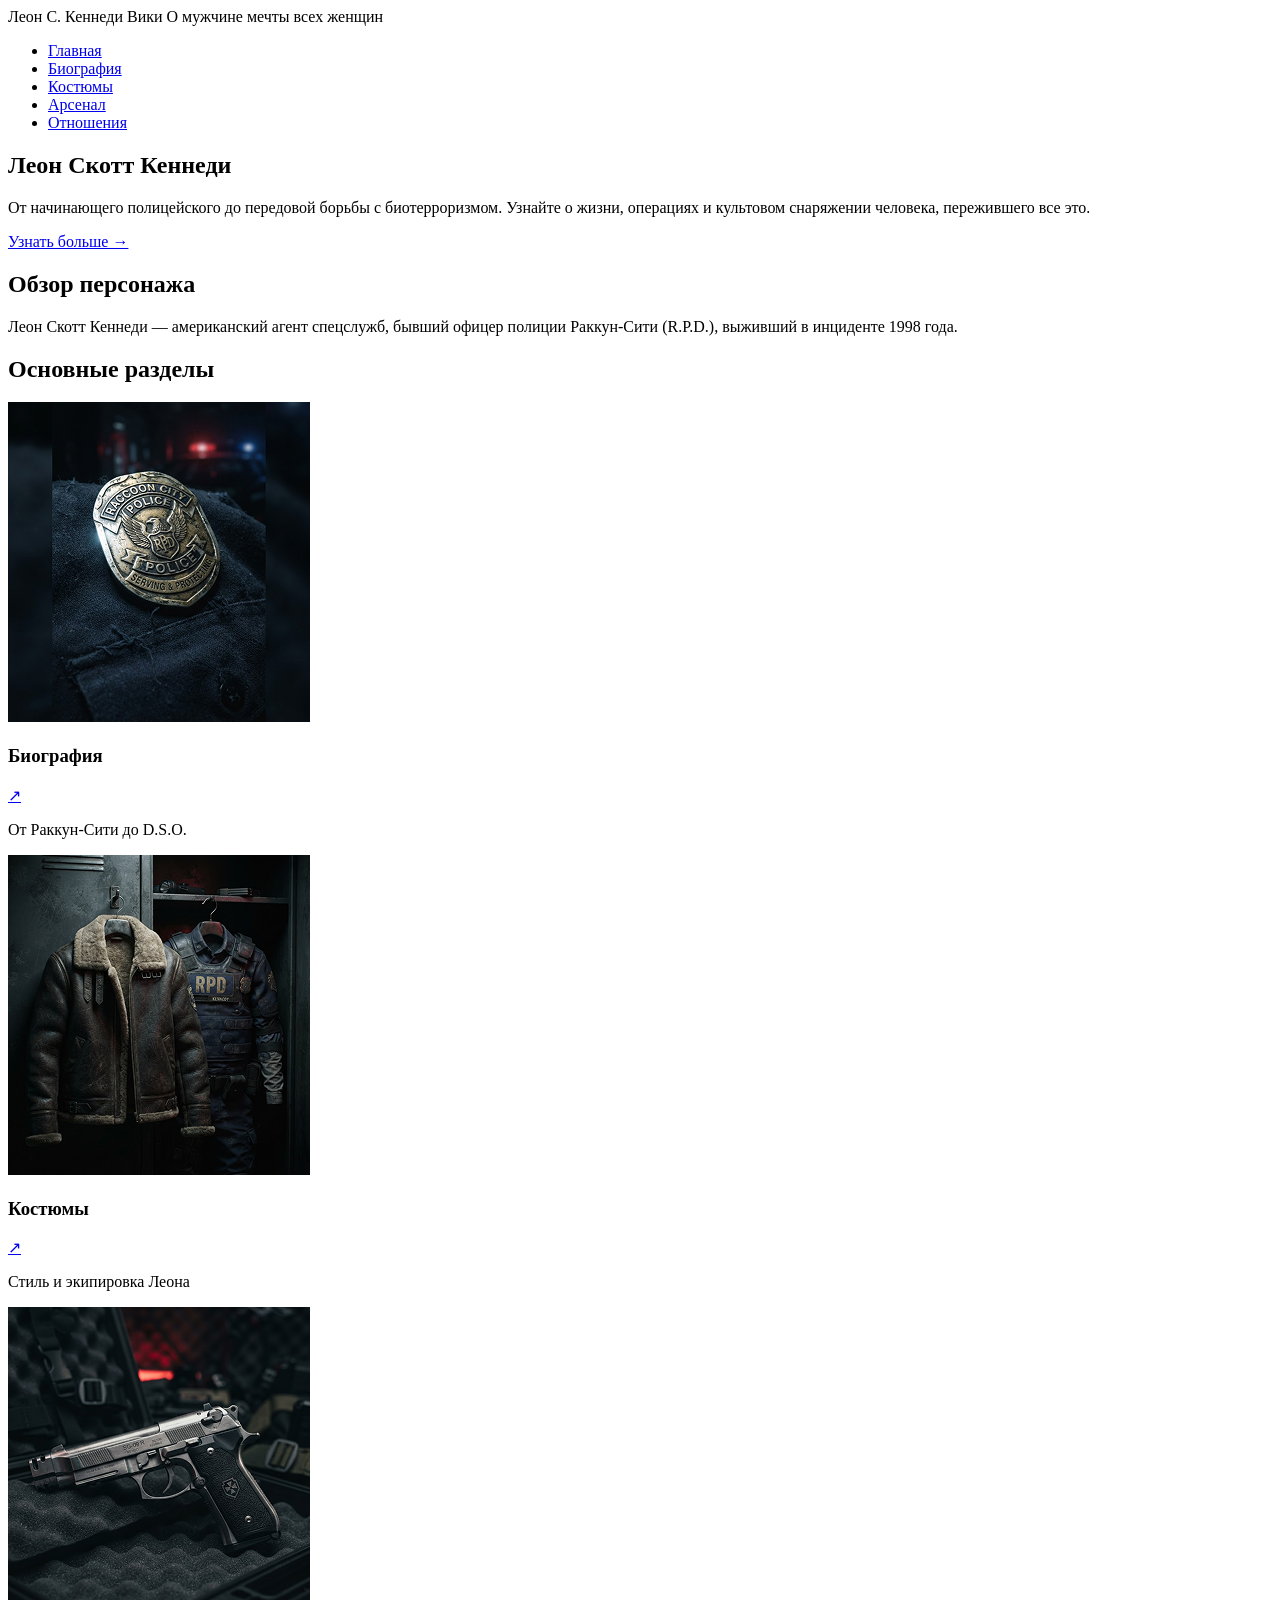
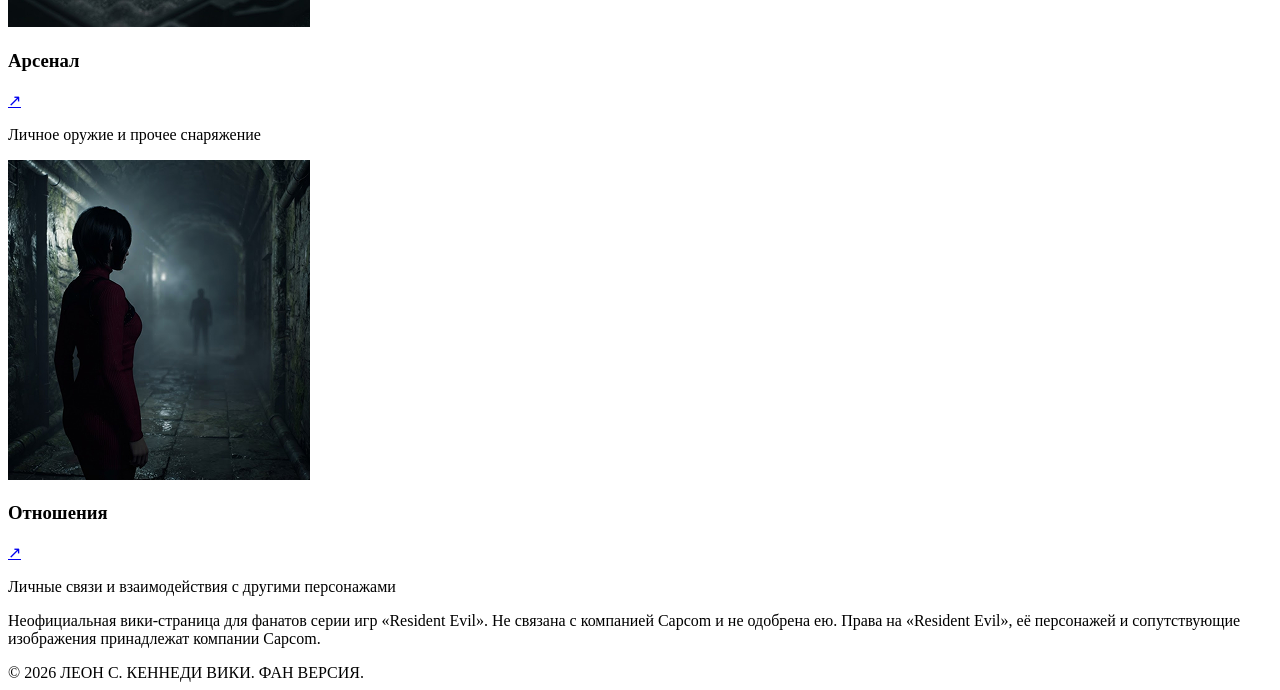
==== index.html @ 01c476c8 "Initial commit" ====
<!DOCTYPE html>
<html lang="ru">
<head>
  <meta charset="UTF-8">
  <meta name="viewport" content="width=device-width, initial-scale=1.0">
  <title>Леон С. Кеннеди Вики — Главная</title>
  <link rel="stylesheet" href="style.css">
</head>

<body class="page">

  <!-- Шапка -->
  <header class="header">
    <div class="header__container">
        
      <!-- Лого -->
      <div class="logo">
          <span class="logo__accent" aria-hidden="true"></span>
            <div class="logo__text">
                <span class="logo__title">Леон С. Кеннеди Вики</span>
                <span class="logo__subtitle">О мужчине мечты всех женщин</span>
            </div>
        </div>
      </div>

    <!-- Основная навигация -->
    <nav class="main-navigation" aria-label="Основная навигация">
      <ul class="main-navigation__list">
        <li class="main-navigation__item"><a href="index.html" class="main-navigation__link main-navigation__link--active" aria-current="page">Главная</a></li>
        <li class="main-navigation__item"><a href="biography.html" class="main-navigation__link">Биография</a></li>
        <li class="main-navigation__item"><a href="costumes.html" class="main-navigation__link">Костюмы</a></li>
        <li class="main-navigation__item"><a href="arsenal.html" class="main-navigation__link">Арсенал</a></li>
        <li class="main-navigation__item"><a href="relationships.html" class="main-navigation__link">Отношения</a></li>
      </ul>
    </nav>
    </div>
  </header>

  <main class="main-content">

    <!-- Вступление -->
    <section class="introduction" id="intro">

      <!-- <img src="images/leon-undressed.jpg" alt="фон с Леоном" class="introduction__background-image">
      <div class="background__scrim"></div> -->

      <!-- Блок вступления -->
      <div class="introduction-hero">
        <h1 class="character-hero__name">Леон Скотт Кеннеди</h1>
        <p class="character-hero__description">От начинающего полицейского до передовой борьбы с биотерроризмом. Узнайте о жизни, операциях и культовом снаряжении человека, пережившего все это.</p>
        <a href="#archive" class="button button--primary">Узнать больше &rarr;</a>
      </div>
    </section>

    <!-- Обзор персонажа -->
    <section class="character-overview" id="overview">
      <div class="character-overview__container">
        <h2 class="character-overview__heading">Обзор персонажа</h2>
        <div class="character-overview__body">
          <p class="character-overview__text">
            Леон Скотт Кеннеди — американский агент спецслужб, бывший офицер полиции Раккун-Сити (R.P.D.), выживший в инциденте 1998 года.
          </p>
        </div>
      </div>
    </section>

    <!-- Навигационные карточки -->
    <section class="main-sections" id="sections">
      <h2 class="main-sections__heading">Основные разделы</h2>

      <!-- Карточка биография -->
        <article class="section-card">
          <div class="section-card__artwork"></div>
            <img src="images/biography.png" class="section-card__image">
            <div class="section-card__scrim" aria-hidden="true"></div>
            <div class="section-card__title-wrapper">
                <h3 class="section-card__title">Биография</h3>
                <a href="biography.html" class="section-card__arrow-link" aria-label="Открыть биографию">
                    <span class="section-card__arrow" aria-hidden="true">&nearr;</span>
                </a>
          </div>
          <p class="section-card__summary">От Раккун-Сити до D.S.O.</p>
        </article>

      <!-- Карточка костюмы -->
      <article class="section-card">
          <div class="section-card__artwork"></div>
            <img src="images/costumes.png" class="section-card__image">
            <div class="section-card__scrim" aria-hidden="true"></div>
            <div class="section-card__title-wrapper">
                <h3 class="section-card__title">Костюмы</h3>
                <a href="costumes.html" class="section-card__arrow-link" aria-label="Открыть костюмы">
                    <span class="section-card__arrow" aria-hidden="true">&nearr;</span>
                </a>
          </div>
          <p class="section-card__summary">Стиль и экипировка Леона</p>
        </article>

        <!-- Карточка арсенал -->
        <article class="section-card">
            <div class="section-card__artwork"></div>
                <img src="images/arsenal.png" class="section-card__image">
                <div class="section-card__scrim" aria-hidden="true"></div>
                <div class="section-card__title-wrapper">
                    <h3 class="section-card__title">Арсенал</h3>
                    <a href="arsenal.html" class="section-card__arrow-link" aria-label="Открыть арсенал">
                        <span class="section-card__arrow" aria-hidden="true">&nearr;</span>
                    </a>
            </div>
            <p class="section-card__summary">Личное оружие и прочее снаряжение</p>
            </article>

        <!-- Карточка отношения -->
        <article class="section-card">
            <div class="section-card__artwork"></div>
                <img src="images/relationships.png" class="section-card__image">
                <div class="section-card__scrim" aria-hidden="true"></div>
                <div class="section-card__title-wrapper">
                    <h3 class="section-card__title">Отношения</h3>
                    <a href="relationships.html" class="section-card__arrow-link" aria-label="Открыть отношения">
                        <span class="section-card__arrow" aria-hidden="true">&nearr;</span>
                    </a>
            </div>
            <p class="section-card__summary">Личные связи и взаимодействия с другими персонажами</p>
            </article>

    </section>

  </main>

  <!-- Подвал -->
  <footer class="footer" id="footer">
  <div class="footer__container">
    <p class="footer__text">
      Неофициальная вики-страница для фанатов серии игр «Resident Evil». Не связана с компанией Capcom и не одобрена ею. Права на «Resident Evil», её персонажей и сопутствующие изображения принадлежат компании Capcom.
    </p>
    <span class="footer__copy">&copy; 2026 ЛЕОН С. КЕННЕДИ ВИКИ. ФАН ВЕРСИЯ.</span>
  </div>
</footer>

</body>
</html>
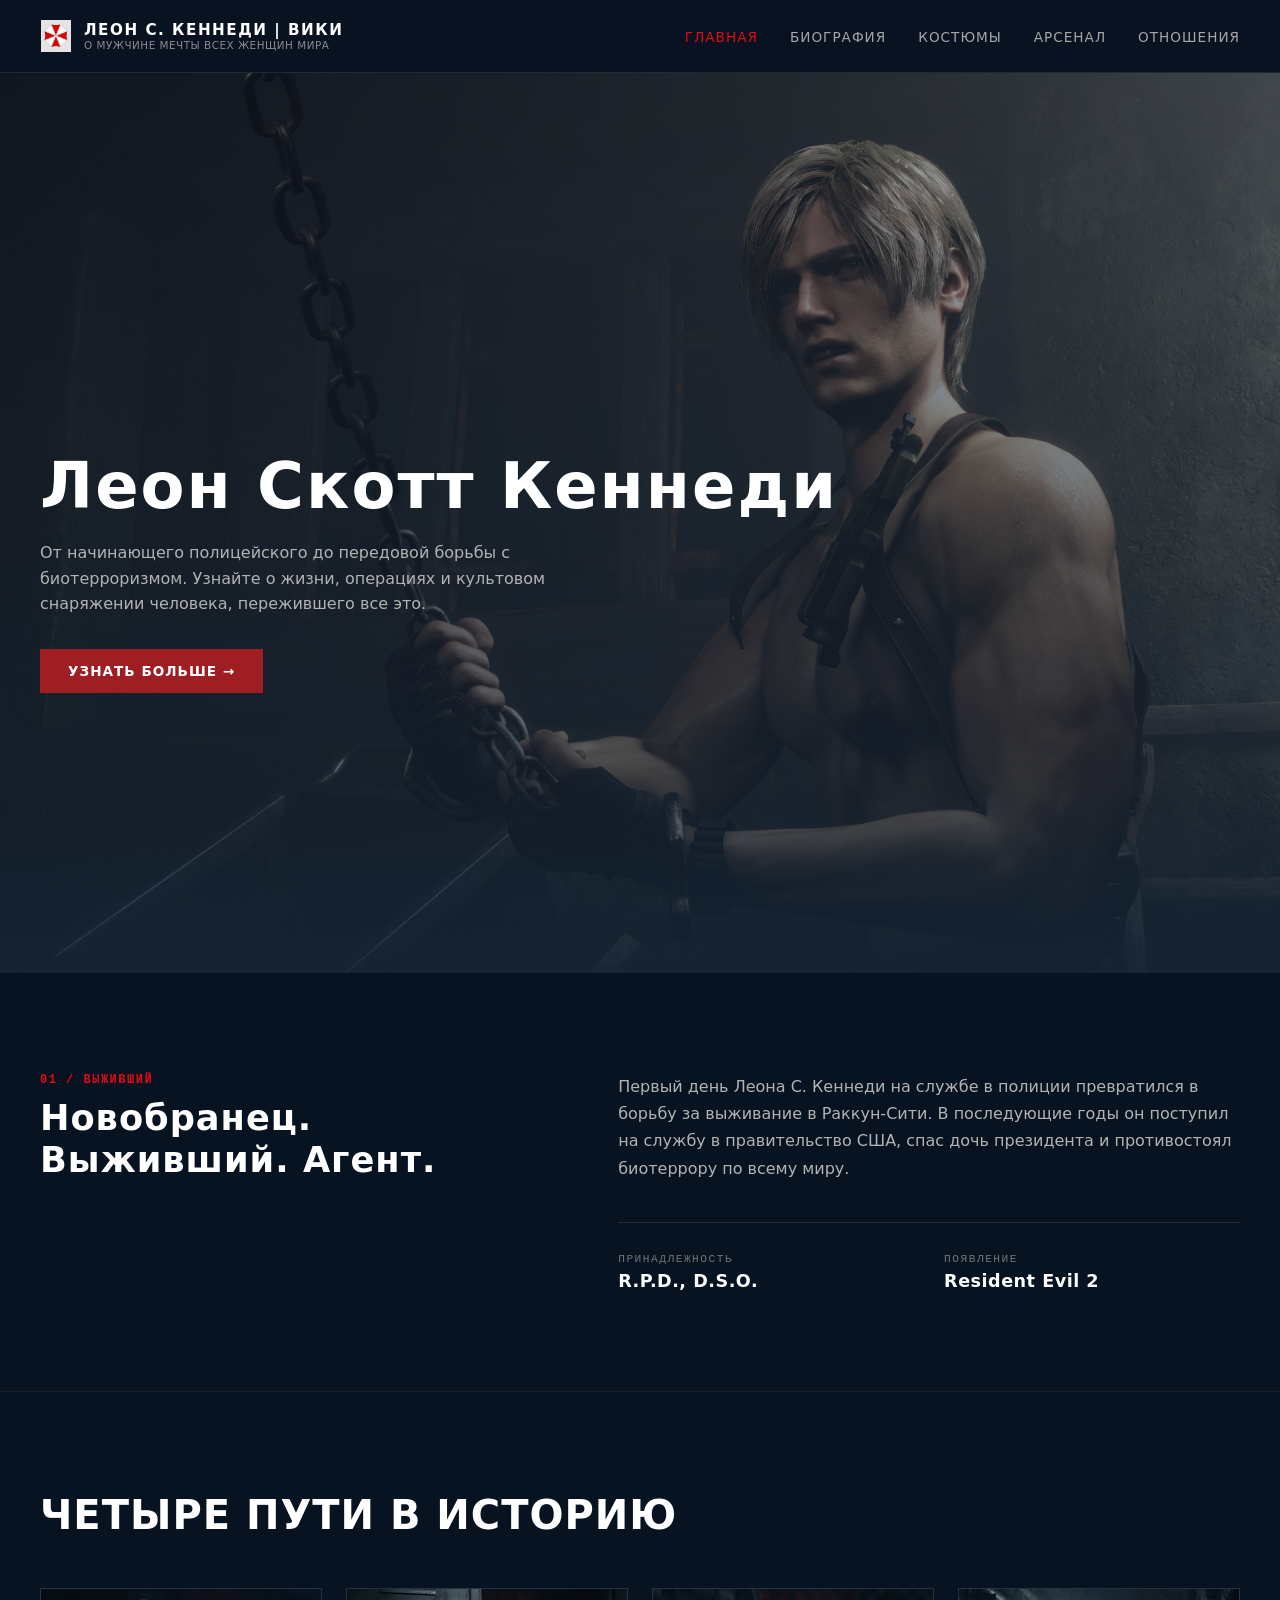
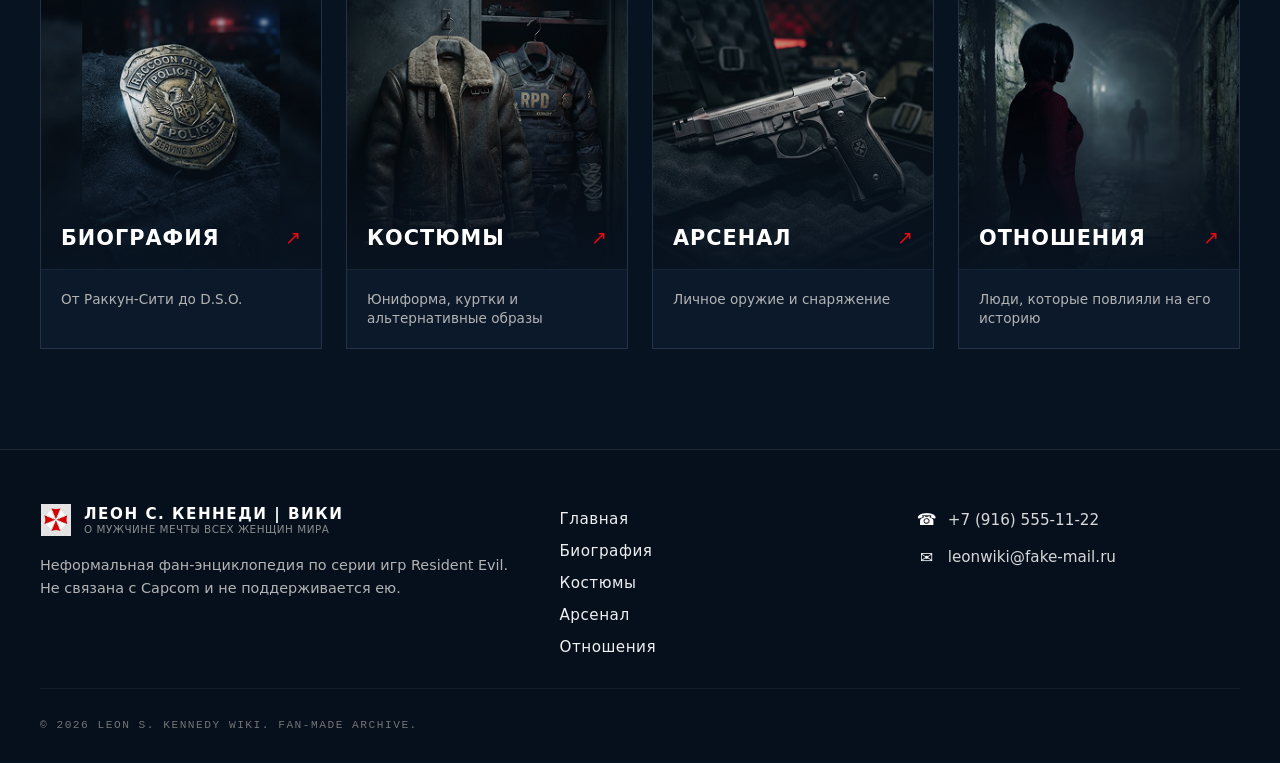
==== commit 75a3c4c9: "реализована главная страница" ====
--- a/index.html
+++ b/index.html
@@ -4,10 +4,10 @@
   <meta charset="UTF-8">
   <meta name="viewport" content="width=device-width, initial-scale=1.0">
   <title>Леон С. Кеннеди Вики — Главная</title>
-  <link rel="stylesheet" href="style.css">
+  <link rel="stylesheet" href="css/style.css">
 </head>
 
-<body class="page">
+<body class="page" id="top">
 
   <!-- Шапка -->
   <header class="header">
@@ -15,128 +15,191 @@
         
       <!-- Лого -->
       <div class="logo">
-          <span class="logo__accent" aria-hidden="true"></span>
-            <div class="logo__text">
-                <span class="logo__title">Леон С. Кеннеди Вики</span>
-                <span class="logo__subtitle">О мужчине мечты всех женщин</span>
-            </div>
-        </div>
-      </div>
-
-    <!-- Основная навигация -->
-    <nav class="main-navigation" aria-label="Основная навигация">
-      <ul class="main-navigation__list">
-        <li class="main-navigation__item"><a href="index.html" class="main-navigation__link main-navigation__link--active" aria-current="page">Главная</a></li>
-        <li class="main-navigation__item"><a href="biography.html" class="main-navigation__link">Биография</a></li>
-        <li class="main-navigation__item"><a href="costumes.html" class="main-navigation__link">Костюмы</a></li>
-        <li class="main-navigation__item"><a href="arsenal.html" class="main-navigation__link">Арсенал</a></li>
-        <li class="main-navigation__item"><a href="relationships.html" class="main-navigation__link">Отношения</a></li>
-      </ul>
-    </nav>
+          <img src="images/umbrella.webp" alt="Значок" class="logo__icon">
+          <div class="logo__text">
+              <span class="logo__title">ЛЕОН С. КЕННЕДИ | ВИКИ</span>
+              <span class="logo__subtitle">О мужчине мечты всех женщин мира</span>
+          </div>
+      </div>
+
+      <!-- Основная навигация -->
+      <nav class="main-navigation" aria-label="Основная навигация">
+        <ul class="main-navigation__list">
+          <li class="main-navigation__item"><a href="index.html" class="main-navigation__link main-navigation__link--active" aria-current="page">Главная</a></li>
+          <li class="main-navigation__item"><a href="biography.html" class="main-navigation__link">Биография</a></li>
+          <li class="main-navigation__item"><a href="costumes.html" class="main-navigation__link">Костюмы</a></li>
+          <li class="main-navigation__item"><a href="arsenal.html" class="main-navigation__link">Арсенал</a></li>
+          <li class="main-navigation__item"><a href="relationships.html" class="main-navigation__link">Отношения</a></li>
+        </ul>
+      </nav>
+
     </div>
   </header>
 
   <main class="main-content">
 
-    <!-- Вступление -->
+    <!-- Вступление (Hero) -->
     <section class="introduction" id="intro">
-
-      <!-- <img src="images/leon-undressed.jpg" alt="фон с Леоном" class="introduction__background-image">
-      <div class="background__scrim"></div> -->
-
-      <!-- Блок вступления -->
       <div class="introduction-hero">
         <h1 class="character-hero__name">Леон Скотт Кеннеди</h1>
         <p class="character-hero__description">От начинающего полицейского до передовой борьбы с биотерроризмом. Узнайте о жизни, операциях и культовом снаряжении человека, пережившего все это.</p>
-        <a href="#archive" class="button button--primary">Узнать больше &rarr;</a>
+        <a href="#sections" class="button button--primary">Узнать больше &rarr;</a>
       </div>
     </section>
 
     <!-- Обзор персонажа -->
     <section class="character-overview" id="overview">
       <div class="character-overview__container">
-        <h2 class="character-overview__heading">Обзор персонажа</h2>
+        <div class="character-overview__info">
+          <h3 class="character-overview__subheading">01 / Выживший</h3>
+          <h2 class="character-overview__heading">Новобранец. Выживший. Агент.</h2>
+        </div>
         <div class="character-overview__body">
           <p class="character-overview__text">
-            Леон Скотт Кеннеди — американский агент спецслужб, бывший офицер полиции Раккун-Сити (R.P.D.), выживший в инциденте 1998 года.
+            Первый день Леона С. Кеннеди на службе в полиции превратился в борьбу за выживание в Раккун-Сити. В последующие годы он поступил на службу в правительство США, спас дочь президента и противостоял биотеррору по всему миру.
           </p>
+          <div class="character-overview__meta-grid">
+            <div class="character-overview__meta-item">
+              <span class="meta-label">Принадлежность</span>
+              <span class="meta-value">R.P.D., D.S.O.</span>
+            </div>
+            <div class="character-overview__meta-item">
+              <span class="meta-label">Появление</span>
+              <span class="meta-value">Resident Evil 2</span>
+            </div>
+          </div>
         </div>
       </div>
     </section>
 
     <!-- Навигационные карточки -->
     <section class="main-sections" id="sections">
-      <h2 class="main-sections__heading">Основные разделы</h2>
-
-      <!-- Карточка биография -->
-        <article class="section-card">
-          <div class="section-card__artwork"></div>
-            <img src="images/biography.png" class="section-card__image">
-            <div class="section-card__scrim" aria-hidden="true"></div>
-            <div class="section-card__title-wrapper">
-                <h3 class="section-card__title">Биография</h3>
-                <a href="biography.html" class="section-card__arrow-link" aria-label="Открыть биографию">
-                    <span class="section-card__arrow" aria-hidden="true">&nearr;</span>
-                </a>
-          </div>
-          <p class="section-card__summary">От Раккун-Сити до D.S.O.</p>
-        </article>
-
-      <!-- Карточка костюмы -->
-      <article class="section-card">
-          <div class="section-card__artwork"></div>
-            <img src="images/costumes.png" class="section-card__image">
-            <div class="section-card__scrim" aria-hidden="true"></div>
-            <div class="section-card__title-wrapper">
-                <h3 class="section-card__title">Костюмы</h3>
-                <a href="costumes.html" class="section-card__arrow-link" aria-label="Открыть костюмы">
-                    <span class="section-card__arrow" aria-hidden="true">&nearr;</span>
-                </a>
-          </div>
-          <p class="section-card__summary">Стиль и экипировка Леона</p>
-        </article>
+      <div class="main-sections__header">
+        <h2 class="main-sections__heading">Четыре пути в историю</h2>
+      </div>
+
+      <div class="main-sections__grid">
+        <!-- Карточка биография -->
+        <a href="biography.html" class="section-card">
+          <div class="section-card__artwork">
+            <img src="images/biography.png" alt="Биография" class="section-card__image">
+            <div class="section-card__scrim" aria-hidden="true"></div>
+            <div class="section-card__title-wrapper">
+              <h3 class="section-card__title">Биография</h3>
+              <span class="section-card__arrow" aria-hidden="true">&nearr;</span>
+            </div>
+          </div>
+          <div class="section-card__content">
+            <p class="section-card__summary">От Раккун-Сити до D.S.O.</p>
+          </div>
+        </a>
+
+        <!-- Карточка костюмы -->
+        <a href="costumes.html" class="section-card">
+          <div class="section-card__artwork">
+            <img src="images/costumes.png" alt="Костюмы" class="section-card__image">
+            <div class="section-card__scrim" aria-hidden="true"></div>
+            <div class="section-card__title-wrapper">
+              <h3 class="section-card__title">Костюмы</h3>
+              <span class="section-card__arrow" aria-hidden="true">&nearr;</span>
+            </div>
+          </div>
+          <div class="section-card__content">
+            <p class="section-card__summary">Юниформа, куртки и альтернативные образы</p>
+          </div>
+        </a>
 
         <!-- Карточка арсенал -->
-        <article class="section-card">
-            <div class="section-card__artwork"></div>
-                <img src="images/arsenal.png" class="section-card__image">
-                <div class="section-card__scrim" aria-hidden="true"></div>
-                <div class="section-card__title-wrapper">
-                    <h3 class="section-card__title">Арсенал</h3>
-                    <a href="arsenal.html" class="section-card__arrow-link" aria-label="Открыть арсенал">
-                        <span class="section-card__arrow" aria-hidden="true">&nearr;</span>
-                    </a>
-            </div>
-            <p class="section-card__summary">Личное оружие и прочее снаряжение</p>
-            </article>
+        <a href="arsenal.html" class="section-card">
+          <div class="section-card__artwork">
+            <img src="images/arsenal.png" alt="Арсенал" class="section-card__image">
+            <div class="section-card__scrim" aria-hidden="true"></div>
+            <div class="section-card__title-wrapper">
+              <h3 class="section-card__title">Арсенал</h3>
+              <span class="section-card__arrow" aria-hidden="true">&nearr;</span>
+            </div>
+          </div>
+          <div class="section-card__content">
+            <p class="section-card__summary">Личное оружие и снаряжение</p>
+          </div>
+        </a>
 
         <!-- Карточка отношения -->
-        <article class="section-card">
-            <div class="section-card__artwork"></div>
-                <img src="images/relationships.png" class="section-card__image">
-                <div class="section-card__scrim" aria-hidden="true"></div>
-                <div class="section-card__title-wrapper">
-                    <h3 class="section-card__title">Отношения</h3>
-                    <a href="relationships.html" class="section-card__arrow-link" aria-label="Открыть отношения">
-                        <span class="section-card__arrow" aria-hidden="true">&nearr;</span>
-                    </a>
-            </div>
-            <p class="section-card__summary">Личные связи и взаимодействия с другими персонажами</p>
-            </article>
-
+        <a href="relationships.html" class="section-card">
+          <div class="section-card__artwork">
+            <img src="images/relationships.png" alt="Отношения" class="section-card__image">
+            <div class="section-card__scrim" aria-hidden="true"></div>
+            <div class="section-card__title-wrapper">
+              <h3 class="section-card__title">Отношения</h3>
+              <span class="section-card__arrow" aria-hidden="true">&nearr;</span>
+            </div>
+          </div>
+          <div class="section-card__content">
+            <p class="section-card__summary">Люди, которые повлияли на его историю</p>
+          </div>
+        </a>
+      </div>
     </section>
 
   </main>
 
   <!-- Подвал -->
   <footer class="footer" id="footer">
-  <div class="footer__container">
-    <p class="footer__text">
-      Неофициальная вики-страница для фанатов серии игр «Resident Evil». Не связана с компанией Capcom и не одобрена ею. Права на «Resident Evil», её персонажей и сопутствующие изображения принадлежат компании Capcom.
-    </p>
-    <span class="footer__copy">&copy; 2026 ЛЕОН С. КЕННЕДИ ВИКИ. ФАН ВЕРСИЯ.</span>
-  </div>
-</footer>
+    <div class="footer__container">
+      <div class="footer__brand-block">
+        <div class="logo footer__logo" aria-label="Логотип сайта">
+          <img src="images/umbrella.webp" alt="Логотип Леон С. Кеннеди Вики" class="logo__icon">
+          <div class="logo__text">
+            <span class="logo__title">ЛЕОН С. КЕННЕДИ | ВИКИ</span>
+            <span class="logo__subtitle">О мужчине мечты всех женщин мира</span>
+          </div>
+        </div>
+        <p class="footer__description">
+          Неформальная фан-энциклопедия по серии игр Resident Evil. Не связана с Capcom и не поддерживается ею.
+        </p>
+      </div>
+
+      <nav class="footer__nav" aria-label="Навигация по сайту">
+        <a href="index.html">Главная</a>
+        <a href="biography.html">Биография</a>
+        <a href="costumes.html">Костюмы</a>
+        <a href="arsenal.html">Арсенал</a>
+        <a href="relationships.html">Отношения</a>
+      </nav>
+
+      <div class="footer__contacts" aria-label="Контакты">
+        <div class="footer__contact">
+          <span class="footer__icon" aria-hidden="true">☎</span>
+          <span>+7 (916) 555-11-22</span>
+        </div>
+        <div class="footer__contact">
+          <span class="footer__icon" aria-hidden="true">✉</span>
+          <span>leonwiki@fake-mail.ru</span>
+        </div>
+      </div>
+    </div>
+
+    <div class="footer__bottom">
+      <span class="footer__copy">&copy; 2026 LEON S. KENNEDY WIKI. FAN-MADE ARCHIVE.</span>
+    </div>
+  </footer>
+
+  <a href="#top" class="scroll-top-button" aria-label="Наверх">↑</a>
+
+  <script>
+    const scrollTopButton = document.querySelector('.scroll-top-button');
+
+    const toggleScrollButton = () => {
+      if (window.scrollY > 300) {
+        scrollTopButton.classList.add('visible');
+      } else {
+        scrollTopButton.classList.remove('visible');
+      }
+    };
+
+    window.addEventListener('scroll', toggleScrollButton);
+    toggleScrollButton();
+  </script>
 
 </body>
 </html>
--- a/css/style.css
+++ b/css/style.css
@@ -0,0 +1,550 @@
+/* Базовые сбросы и переменные */
+* {
+  box-sizing: border-box;
+  margin: 0;
+  padding: 0;
+}
+
+body.page {
+  background-color: #081321;
+  color: #ffffff;
+  font-family: system-ui, -apple-system, sans-serif;
+  overflow-x: hidden;
+}
+
+/* ШАПКА (HEADER) */
+.header {
+  position: relative;
+  top: 0;
+  left: 0;
+  width: 100%;
+  z-index: 10;
+  border-bottom: 1px solid rgba(255, 255, 255, 0.1);
+  background: rgba(8, 19, 33, 0.88);
+  backdrop-filter: blur(8px);
+}
+
+.header__container {
+  max-width: 1440px;
+  margin: 0 auto;
+  padding: 20px 40px;
+  display: flex;
+  justify-content: space-between;
+  align-items: center;
+}
+
+.logo {
+  display: flex;
+  align-items: center;
+  gap: 12px;
+}
+
+.logo__icon {
+    width: 32px; 
+    height: 32px; 
+    object-fit: contain;
+    background: transparent;
+    border-radius: 0;
+    box-shadow: none;
+}
+
+.logo__text {
+  display: flex;
+  flex-direction: column;
+}
+
+.logo__title {
+  font-size: 0.95rem;
+  font-weight: 800;
+  letter-spacing: 1.5px;
+  color: #ffffff;
+}
+
+.logo__subtitle {
+  font-size: 0.65rem;
+  color: #8c8c8c;
+  letter-spacing: 0.5px;
+  text-transform: uppercase;
+}
+
+.main-navigation__list {
+  display: flex;
+  list-style: none;
+  gap: 32px;
+}
+
+.main-navigation__link {
+  color: #a6a6a6;
+  text-decoration: none;
+  font-size: 0.85rem;
+  letter-spacing: 1px;
+  text-transform: uppercase;
+  transition: color 0.3s ease;
+}
+
+.main-navigation__link:hover,
+.main-navigation__link--active {
+  color: #e50914;
+}
+
+/* ПЕРВЫЙ ЭКРАН (INTRODUCTION / HERO) */
+.introduction {
+  position: relative;
+  min-height: 100vh;
+  display: flex;
+  flex-direction: column;
+  justify-content: center;
+  padding: 160px 40px 60px 40px;
+  background: 
+    linear-gradient(
+      180deg, 
+      rgba(22, 38, 57, 0.4) 0%, 
+      rgba(21, 35, 51, 0.7) 80%, 
+      rgba(20, 36, 52, 0.95) 100%
+    ),
+    url('../images/leon-undressed.jpg') no-repeat center center / cover;
+}
+
+.introduction-hero {
+  max-width: 850px;
+  z-index: 2;
+  margin-top: auto;
+  margin-bottom: auto;
+}
+
+.character-hero__overline {
+  display: flex;
+  align-items: center;
+  gap: 10px;
+  font-size: 0.75rem;
+  letter-spacing: 1.5px;
+  color: #e50914;
+  margin-bottom: 16px;
+  font-family: monospace;
+}
+
+.character-hero__overline-accent {
+  width: 16px;
+  height: 2px;
+  background-color: #e50914;
+}
+
+.character-hero__name {
+  font-size: clamp(2.5rem, 5vw, 4.5rem);
+  font-weight: 900;
+  letter-spacing: 2px;
+  line-height: 1.05;
+  margin-bottom: 20px;
+  color: #ffffff;
+}
+
+.character-hero__description {
+  font-size: 1rem;
+  color: #b3b3b3;
+  line-height: 1.6;
+  margin-bottom: 32px;
+  max-width: 520px;
+}
+
+.button--primary {
+  display: inline-flex;
+  align-items: center;
+  gap: 10px;
+  background-color: rgb(158, 30, 36);
+  color: #ffffff;
+  padding: 14px 28px;
+  text-decoration: none;
+  font-weight: 700;
+  font-size: 0.85rem;
+  letter-spacing: 1px;
+  text-transform: uppercase;
+  transition: background-color 0.3s ease, transform 0.2s ease;
+}
+
+.button--primary:hover {
+  background-color: #b20710;
+  transform: translateY(-2px);
+}
+
+.scroll-top-button {
+  position: fixed;
+  right: 26px;
+  bottom: 26px;
+  width: 42px;
+  height: 42px;
+  border-radius: 50%;
+  background-color: #e50914;
+  color: #ffffff;
+  display: flex;
+  align-items: center;
+  justify-content: center;
+  text-decoration: none;
+  font-size: 1.7rem;
+  line-height: 1;
+  box-shadow: 0 8px 18px rgba(229, 9, 20, 0.28);
+  z-index: 1000;
+  opacity: 0;
+  visibility: hidden;
+  pointer-events: none;
+  transform: translateY(12px);
+  transition: opacity 0.25s ease, transform 0.25s ease, visibility 0.25s ease, background-color 0.2s ease;
+}
+
+.scroll-top-button:hover {
+  background-color: #b20710;
+}
+
+.scroll-top-button.visible {
+  opacity: 1;
+  visibility: visible;
+  pointer-events: auto;
+  transform: translateY(0);
+}
+
+.character-hero__footer-meta {
+  display: flex;
+  justify-content: space-between;
+  align-items: center;
+  width: 100%;
+  max-width: 1440px;
+  margin: 0 auto;
+  padding-top: 20px;
+  border-top: 1px solid rgba(255, 255, 255, 0.1);
+  font-size: 0.7rem;
+  font-family: monospace;
+  color: #737373;
+  letter-spacing: 1.5px;
+  z-index: 2;
+}
+
+/* ОБЗОР ПЕРСОНАЖА (CHARACTER OVERVIEW) */
+.character-overview {
+  padding: 100px 40px;
+  background-color: #081321;
+  border-bottom: 1px solid rgba(255, 255, 255, 0.05);
+}
+
+.character-overview__container {
+  max-width: 1440px;
+  margin: 0 auto;
+  display: grid;
+  grid-template-columns: 1fr 1.2fr;
+  gap: 60px;
+  align-items: start;
+}
+
+.character-overview__subheading {
+  font-size: 0.75rem;
+  font-family: monospace;
+  color: #e50914;
+  letter-spacing: 1.5px;
+  text-transform: uppercase;
+  margin-bottom: 10px;
+}
+
+.character-overview__heading {
+  font-size: 2.2rem;
+  font-weight: 800;
+  letter-spacing: 1px;
+  line-height: 1.2;
+}
+
+.character-overview__text {
+  font-size: 1rem;
+  color: #b3b3b3;
+  line-height: 1.7;
+  margin-bottom: 40px;
+}
+
+.character-overview__meta-grid {
+  display: grid;
+  grid-template-columns: 1fr 1fr;
+  gap: 30px;
+  padding-top: 30px;
+  border-top: 1px solid rgba(255, 255, 255, 0.1);
+}
+
+.meta-label {
+  display: block;
+  font-size: 0.7rem;
+  color: #737373;
+  letter-spacing: 1.5px;
+  text-transform: uppercase;
+  font-family: monospace;
+  margin-bottom: 6px;
+}
+
+.meta-value {
+  font-size: 1.1rem;
+  font-weight: 700;
+  color: #ffffff;
+  letter-spacing: 0.5px;
+}
+
+/* СЕТКА НАВИГАЦИОННЫХ КАРТОЧЕК */
+.main-sections {
+  padding: 100px 40px;
+  max-width: 1440px;
+  margin: 0 auto;
+}
+
+.main-sections__header {
+  margin-bottom: 50px;
+}
+
+.main-sections__subtitle {
+  font-size: 0.75rem;
+  font-family: monospace;
+  color: #e50914;
+  letter-spacing: 1.5px;
+  text-transform: uppercase;
+  display: block;
+  margin-bottom: 8px;
+}
+
+.main-sections__heading {
+  font-size: 2.5rem;
+  font-weight: 800;
+  letter-spacing: 1px;
+  text-transform: uppercase;
+}
+
+.main-sections__grid {
+  display: grid;
+  grid-template-columns: repeat(4, 1fr);
+  gap: 24px;
+}
+
+.section-card {
+  display: flex;
+  flex-direction: column;
+  background-color: #102036;
+  border: 1px solid rgba(255, 255, 255, 0.08);
+  text-decoration: none;
+  color: #ffffff;
+  overflow: hidden;
+  transition: border-color 0.3s ease, transform 0.3s ease;
+}
+
+.section-card:hover {
+  border-color: #e50914;
+  transform: translateY(-4px);
+}
+
+.section-card__artwork {
+  position: relative;
+  height: 280px;
+  width: 100%;
+  overflow: hidden;
+  display: flex;
+  flex-direction: column;
+  justify-content: flex-end;
+  padding: 20px;
+}
+
+.section-card__image {
+  position: absolute;
+  top: 0;
+  left: 0;
+  width: 100%;
+  height: 100%;
+  object-fit: cover;
+  z-index: 0;
+  transition: transform 0.5s ease;
+}
+
+.section-card:hover .section-card__image {
+  transform: scale(1.05);
+}
+
+.section-card__scrim {
+  position: absolute;
+  top: 0;
+  left: 0;
+  width: 100%;
+  height: 100%;
+  background: linear-gradient(180deg, rgba(8, 19, 33, 0.4) 0%, rgba(8, 19, 33, 0.1) 40%, rgba(8, 19, 33, 0.95) 100%);
+  z-index: 1;
+}
+
+.section-card__title-wrapper {
+  position: relative;
+  z-index: 2;
+  display: flex;
+  justify-content: space-between;
+  align-items: flex-end;
+}
+
+.section-card__title {
+  font-size: 1.3rem;
+  font-weight: 800;
+  letter-spacing: 1px;
+  text-transform: uppercase;
+  margin: 0;
+  line-height: 1;
+}
+
+.section-card__arrow {
+  font-size: 1.2rem;
+  color: #e50914;
+  transition: transform 0.3s ease;
+}
+
+.section-card:hover .section-card__arrow {
+  transform: translate(2px, -2px);
+}
+
+.section-card__content {
+  padding: 20px;
+  background-color: #0b192a;
+  border-top: 1px solid rgba(255, 255, 255, 0.05);
+  display: flex;
+  flex-direction: column;
+  gap: 6px;
+  flex-grow: 1;
+}
+
+.section-card__overline {
+  font-family: monospace;
+  font-size: 0.65rem;
+  color: #737373;
+  letter-spacing: 1.2px;
+  text-transform: uppercase;
+}
+
+.section-card__summary {
+  font-size: 0.85rem;
+  color: #b3b3b3;
+  margin: 0;
+  line-height: 1.4;
+}
+
+/* ПОДВАЛ (FOOTER) */
+.footer {
+  background-color: #06101d;
+  color: #ffffff;
+  border-top: 1px solid rgba(255, 255, 255, 0.1);
+  padding: 54px 40px 30px 40px;
+}
+
+.footer__container {
+  max-width: 1440px;
+  margin: 0 auto;
+  display: grid;
+  grid-template-columns: 1.5fr 1fr 1fr;
+  gap: 36px;
+  align-items: start;
+}
+
+.footer__brand-block {
+  display: flex;
+  flex-direction: column;
+  gap: 18px;
+}
+
+.footer__logo {
+  display: flex;
+  align-items: center;
+  gap: 12px;
+}
+
+.footer__description {
+  max-width: 480px;
+  font-size: 0.9rem;
+  color: #b3b3b3;
+  line-height: 1.6;
+}
+
+.footer__nav {
+  display: flex;
+  flex-direction: column;
+  gap: 14px;
+  align-items: flex-start;
+  padding-top: 6px;
+}
+
+.footer__nav a {
+  color: #f0f0f0;
+  text-decoration: none;
+  font-size: 0.95rem;
+  letter-spacing: 0.5px;
+  transition: color 0.3s ease;
+}
+
+.footer__nav a:hover {
+  color: #e50914;
+}
+
+.footer__contacts {
+  display: flex;
+  flex-direction: column;
+  gap: 16px;
+  align-items: flex-start;
+  padding-top: 6px;
+}
+
+.footer__contact {
+  display: flex;
+  align-items: center;
+  gap: 12px;
+  color: #d8d8d8;
+  font-size: 0.95rem;
+  line-height: 1.4;
+}
+
+.footer__icon {
+  display: inline-flex;
+  align-items: center;
+  justify-content: center;
+  width: 18px;
+  height: 18px;
+  color: #ffffff;
+  font-size: 1rem;
+}
+
+.footer__bottom {
+  max-width: 1440px;
+  margin: 32px auto 0;
+  padding-top: 24px;
+  border-top: 1px solid rgba(255, 255, 255, 0.05);
+}
+
+.footer__copy {
+  font-size: 0.7rem;
+  color: #737373;
+  letter-spacing: 1.5px;
+  font-family: monospace;
+}
+
+.footer__tagline {
+  color: #595959;
+}
+
+/* АДАПТИВНОСТЬ */
+@media (max-width: 1200px) {
+  .main-sections__grid {
+    grid-template-columns: repeat(2, 1fr);
+  }
+}
+
+@media (max-width: 768px) {
+  .header__container, .introduction, .character-overview, .main-sections, .footer {
+    padding-left: 20px;
+    padding-right: 20px;
+  }
+  
+  .character-overview__container {
+    grid-template-columns: 1fr;
+    gap: 30px;
+  }
+
+  .main-sections__grid {
+    grid-template-columns: 1fr;
+  }
+
+  .footer__bottom {
+    flex-direction: column;
+    align-items: flex-start;
+    gap: 12px;
+  }
+}
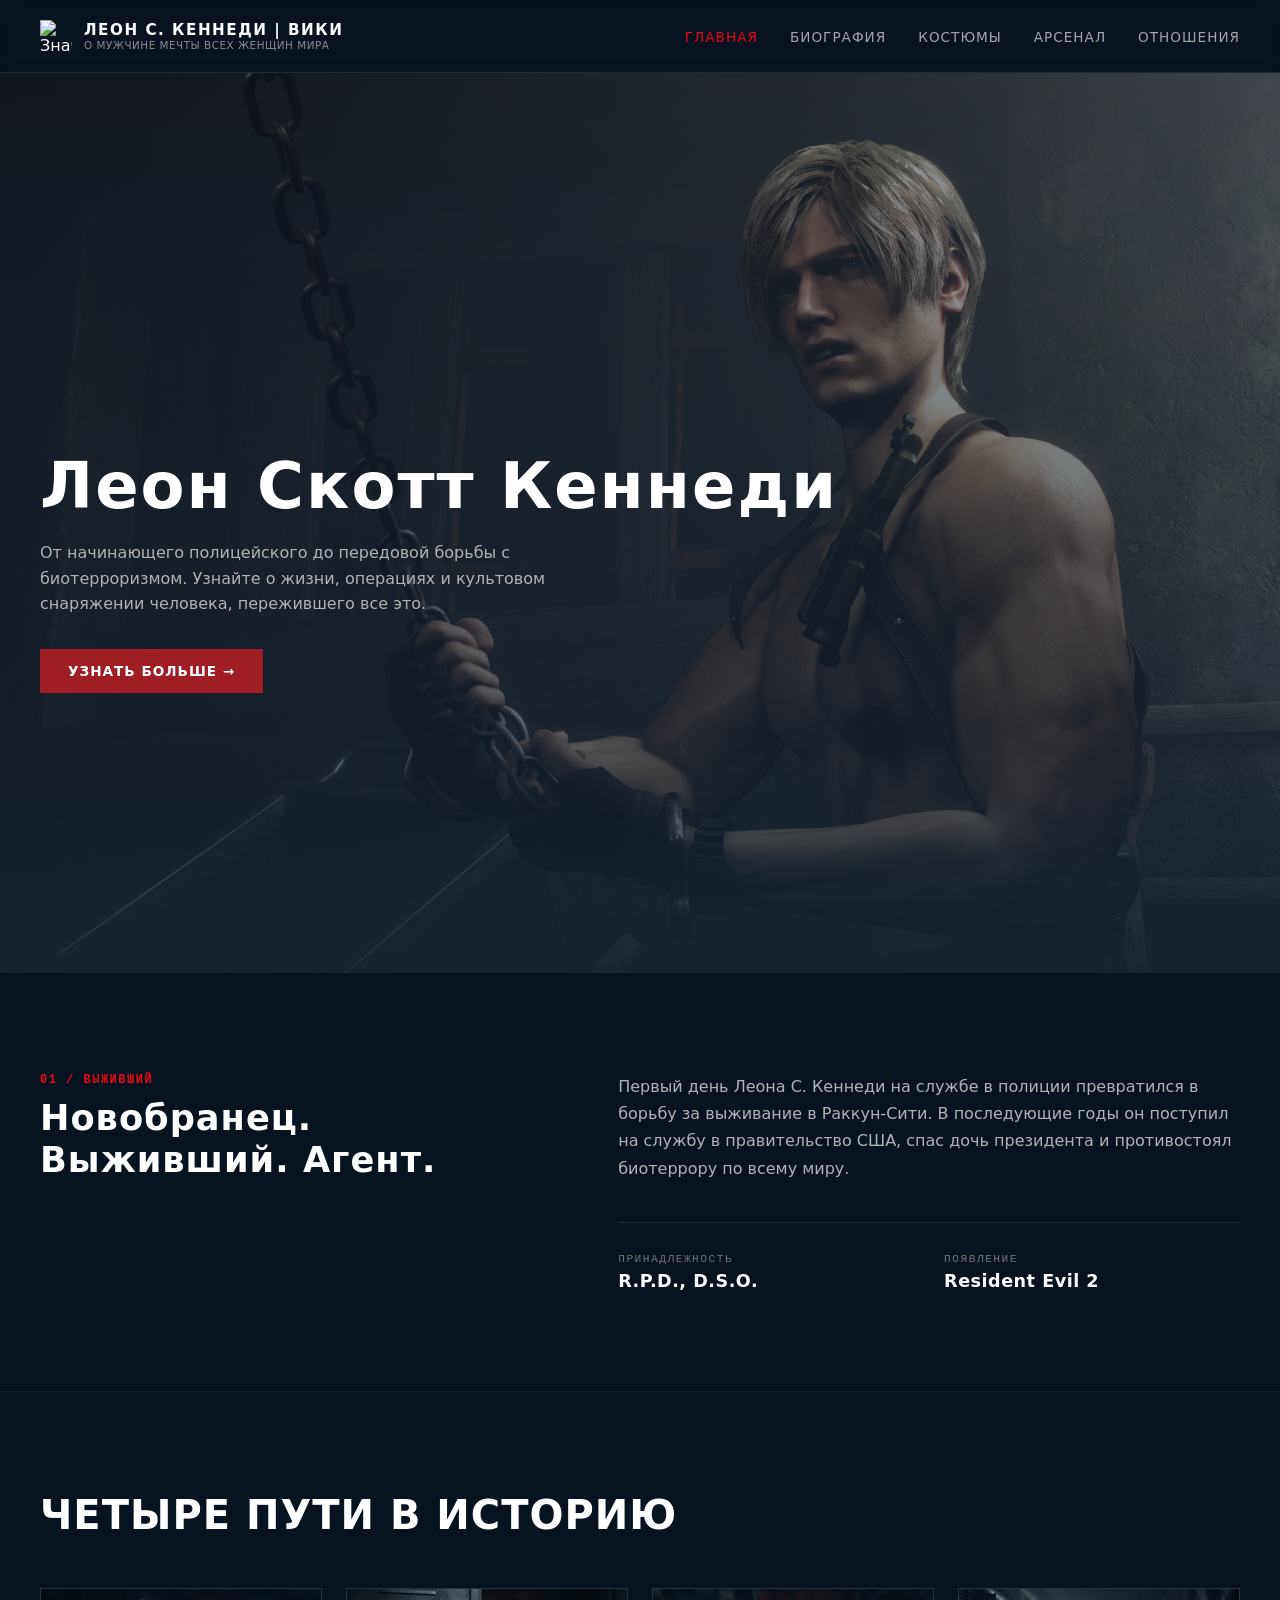
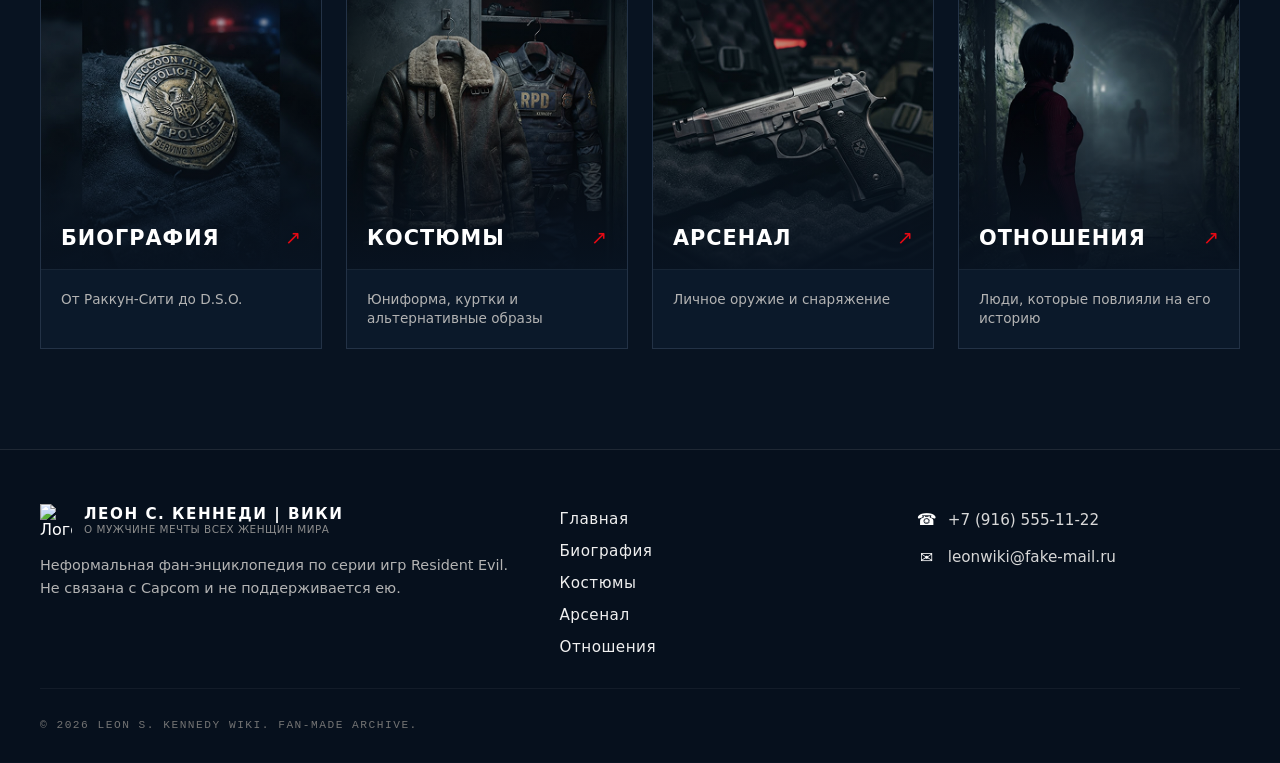
==== commit c0b2a557: "реализована страница биография, зафиксировна шапка, добавлен фавикон" ====
--- a/index.html
+++ b/index.html
@@ -4,6 +4,7 @@
   <meta charset="UTF-8">
   <meta name="viewport" content="width=device-width, initial-scale=1.0">
   <title>Леон С. Кеннеди Вики — Главная</title>
+  <link rel="icon" type="image/png" href="images/favicon.png">
   <link rel="stylesheet" href="css/style.css">
 </head>
 
@@ -15,7 +16,7 @@
         
       <!-- Лого -->
       <div class="logo">
-          <img src="images/umbrella.webp" alt="Значок" class="logo__icon">
+          <img src="images/umbrella-logo.png" alt="Значок" class="logo__icon">
           <div class="logo__text">
               <span class="logo__title">ЛЕОН С. КЕННЕДИ | ВИКИ</span>
               <span class="logo__subtitle">О мужчине мечты всех женщин мира</span>
@@ -148,7 +149,7 @@
     <div class="footer__container">
       <div class="footer__brand-block">
         <div class="logo footer__logo" aria-label="Логотип сайта">
-          <img src="images/umbrella.webp" alt="Логотип Леон С. Кеннеди Вики" class="logo__icon">
+          <img src="images/umbrella-logo.png" alt="Логотип Леон С. Кеннеди Вики" class="logo__icon">
           <div class="logo__text">
             <span class="logo__title">ЛЕОН С. КЕННЕДИ | ВИКИ</span>
             <span class="logo__subtitle">О мужчине мечты всех женщин мира</span>
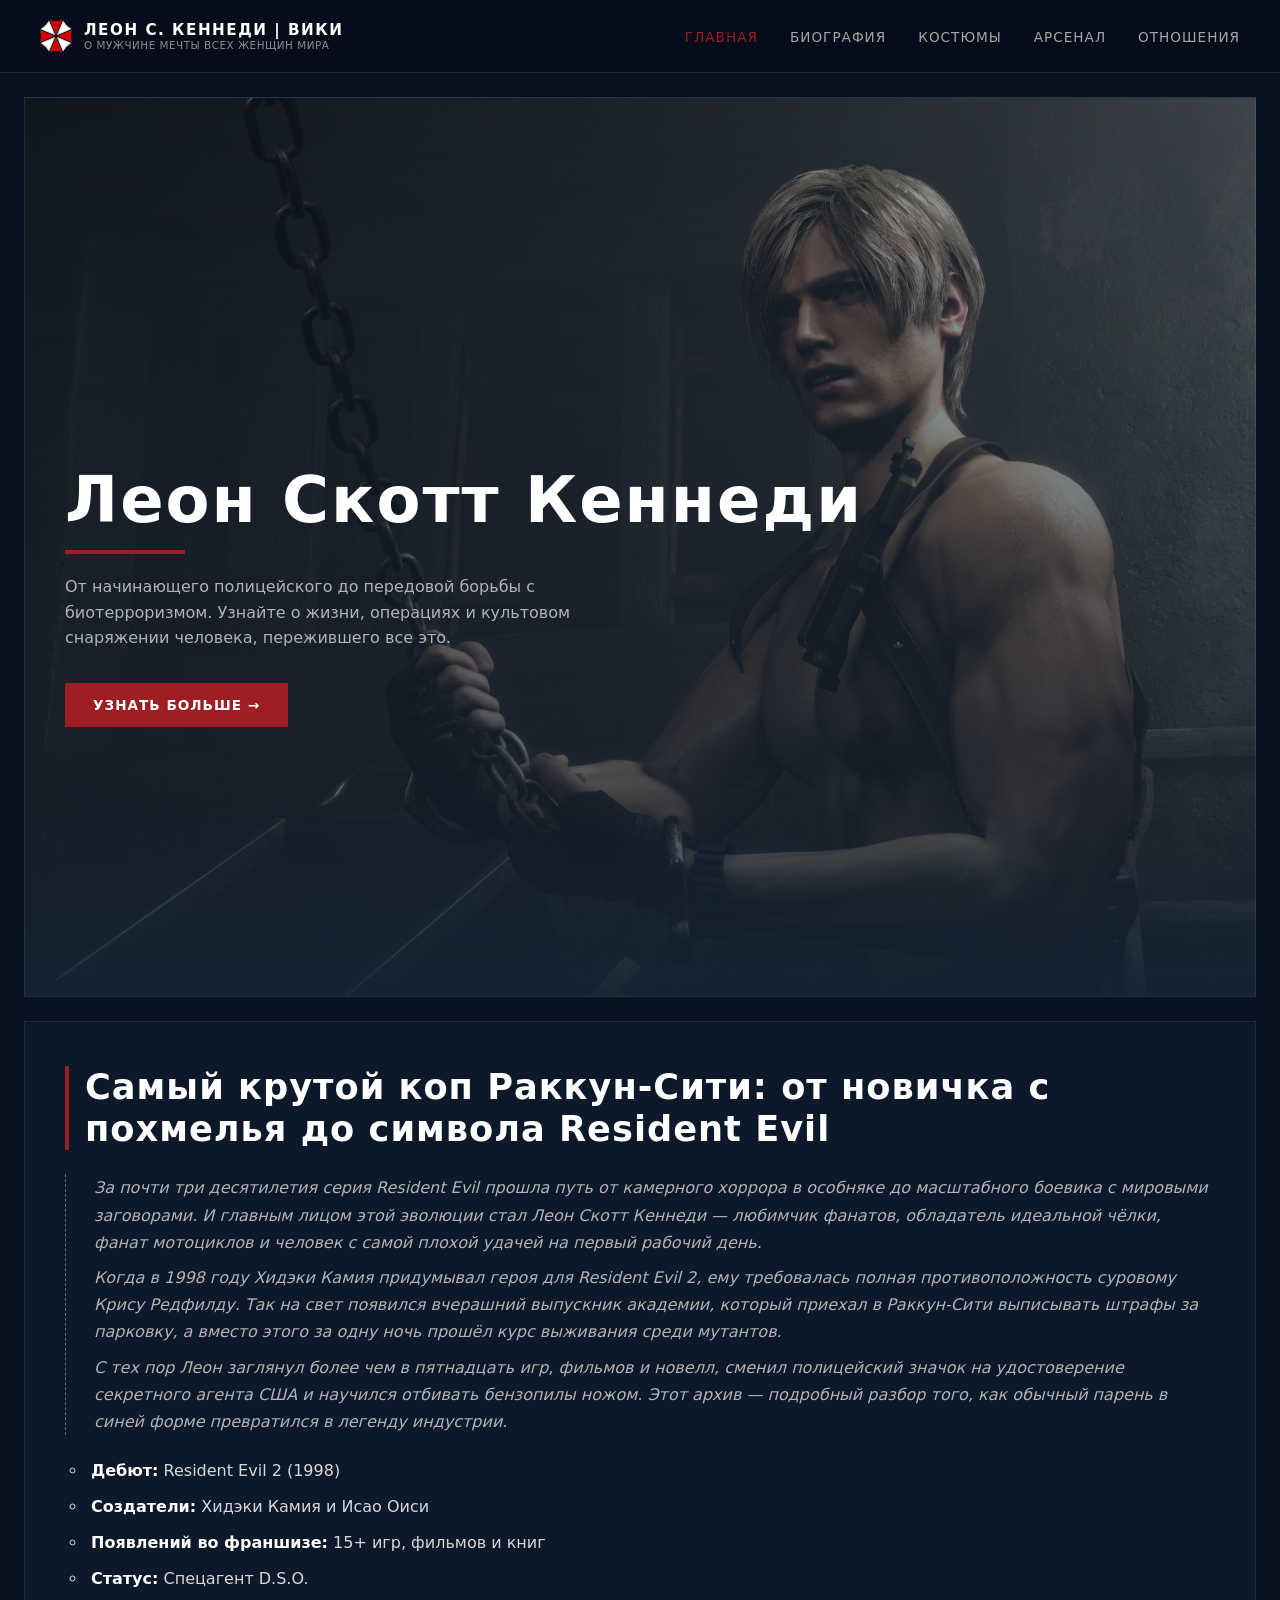
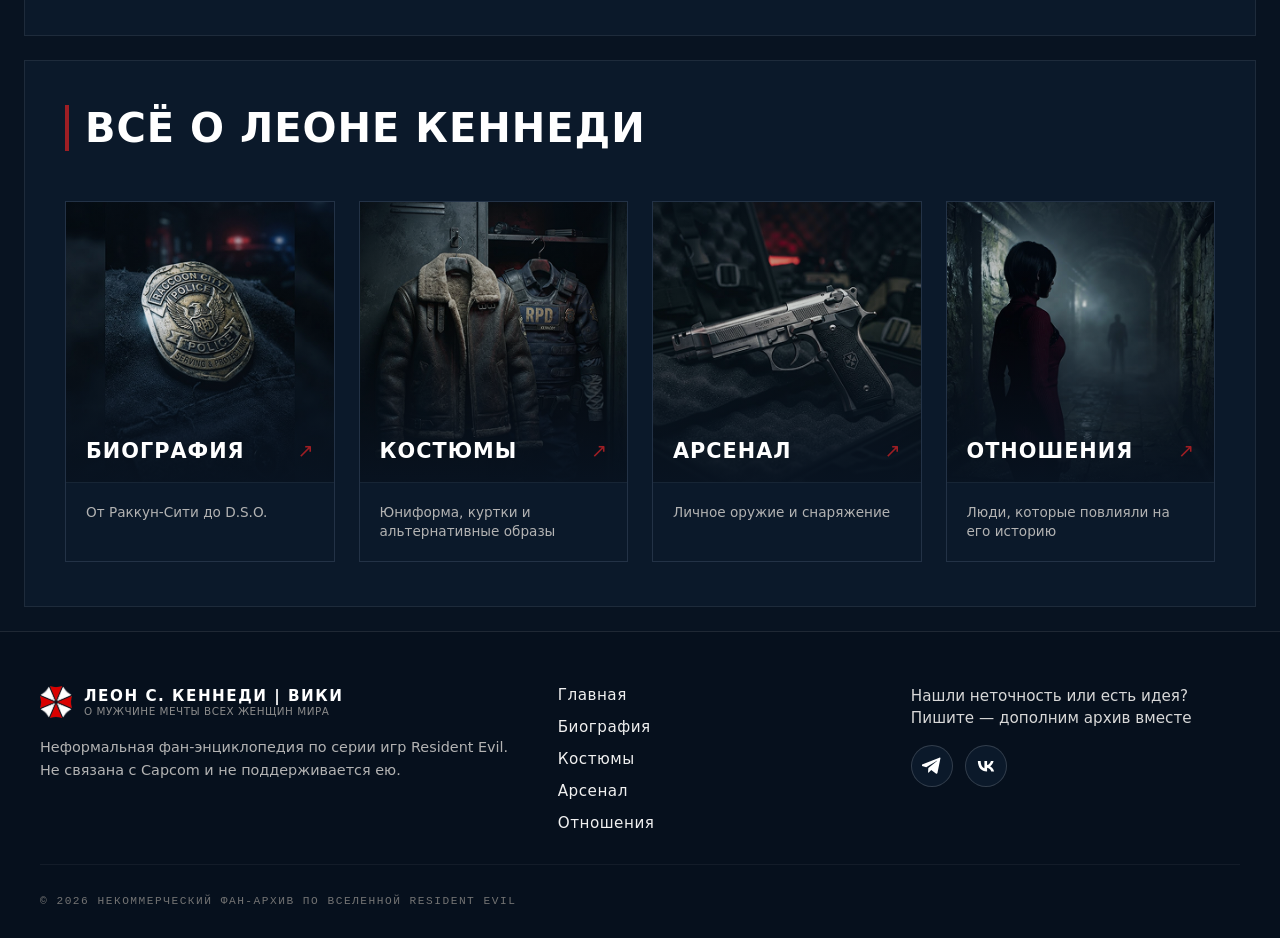
==== commit a377c408: "реализована страница отношения, доработан визуал страниц" ====
--- a/index.html
+++ b/index.html
@@ -8,7 +8,7 @@
   <link rel="stylesheet" href="css/style.css">
 </head>
 
-<body class="page" id="top">
+<body class="page page--home" id="top">
 
   <!-- Шапка -->
   <header class="header">
@@ -52,23 +52,26 @@
     <section class="character-overview" id="overview">
       <div class="character-overview__container">
         <div class="character-overview__info">
-          <h3 class="character-overview__subheading">01 / Выживший</h3>
-          <h2 class="character-overview__heading">Новобранец. Выживший. Агент.</h2>
+          <h2 class="character-overview__heading">Самый крутой коп Раккун-Сити: от новичка с похмелья до символа Resident Evil</h2>
         </div>
         <div class="character-overview__body">
-          <p class="character-overview__text">
-            Первый день Леона С. Кеннеди на службе в полиции превратился в борьбу за выживание в Раккун-Сити. В последующие годы он поступил на службу в правительство США, спас дочь президента и противостоял биотеррору по всему миру.
-          </p>
-          <div class="character-overview__meta-grid">
-            <div class="character-overview__meta-item">
-              <span class="meta-label">Принадлежность</span>
-              <span class="meta-value">R.P.D., D.S.O.</span>
-            </div>
-            <div class="character-overview__meta-item">
-              <span class="meta-label">Появление</span>
-              <span class="meta-value">Resident Evil 2</span>
-            </div>
-          </div>
+          <div class="character-overview__copy">
+            <p class="character-overview__text">
+              За почти три десятилетия серия Resident Evil прошла путь от камерного хоррора в особняке до масштабного боевика с мировыми заговорами. И главным лицом этой эволюции стал Леон Скотт Кеннеди — любимчик фанатов, обладатель идеальной чёлки, фанат мотоциклов и человек с самой плохой удачей на первый рабочий день.
+            </p>
+            <p class="character-overview__text">
+              Когда в 1998 году Хидэки Камия придумывал героя для Resident Evil 2, ему требовалась полная противоположность суровому Крису Редфилду. Так на свет появился вчерашний выпускник академии, который приехал в Раккун-Сити выписывать штрафы за парковку, а вместо этого за одну ночь прошёл курс выживания среди мутантов.
+            </p>
+            <p class="character-overview__text">
+              С тех пор Леон заглянул более чем в пятнадцать игр, фильмов и новелл, сменил полицейский значок на удостоверение секретного агента США и научился отбивать бензопилы ножом. Этот архив — подробный разбор того, как обычный парень в синей форме превратился в легенду индустрии.
+            </p>
+          </div>
+          <ul class="character-overview__facts">
+            <li><strong>Дебют:</strong> Resident Evil 2 (1998)</li>
+            <li><strong>Создатели:</strong> Хидэки Камия и Исао Оиси</li>
+            <li><strong>Появлений во франшизе:</strong> 15+ игр, фильмов и книг</li>
+            <li><strong>Статус:</strong> Спецагент D.S.O.</li>
+          </ul>
         </div>
       </div>
     </section>
@@ -76,7 +79,7 @@
     <!-- Навигационные карточки -->
     <section class="main-sections" id="sections">
       <div class="main-sections__header">
-        <h2 class="main-sections__heading">Четыре пути в историю</h2>
+        <h2 class="main-sections__heading">Всё о Леоне Кеннеди</h2>
       </div>
 
       <div class="main-sections__grid">
@@ -168,20 +171,21 @@
         <a href="relationships.html">Отношения</a>
       </nav>
 
-      <div class="footer__contacts" aria-label="Контакты">
-        <div class="footer__contact">
-          <span class="footer__icon" aria-hidden="true">☎</span>
-          <span>+7 (916) 555-11-22</span>
-        </div>
-        <div class="footer__contact">
-          <span class="footer__icon" aria-hidden="true">✉</span>
-          <span>leonwiki@fake-mail.ru</span>
+      <div class="footer__contacts">
+        <p class="footer__contact-prompt">Нашли неточность или есть идея?<br>Пишите — дополним архив вместе</p>
+        <div class="footer__social-links" aria-label="Социальные сети">
+          <a class="footer__social-link" href="https://telegram.org/" aria-label="Telegram">
+            <svg viewBox="0 0 24 24" aria-hidden="true"><path d="M22 3.2 18.6 20c-.3 1.2-1 1.5-2 .9l-5.5-4.1-2.7 2.6c-.3.3-.6.6-1.2.6l.4-5.6L18 6.1c.4-.4-.1-.6-.6-.2L5.1 13.6l-5.3-1.7c-1.2-.4-1.2-1.2.3-1.8L20.8 2c1-.4 1.8.2 1.2 1.2Z"/></svg>
+          </a>
+          <a class="footer__social-link footer__social-link--vk" href="https://vk.com/" aria-label="ВКонтакте">
+            <svg viewBox="0 0 24 24" aria-hidden="true"><path d="M13.1 18.5c-6.8 0-10.7-4.7-10.9-12.5h3.4c.1 5.7 2.6 8.1 4.5 8.6V6h3.2v4.9c1.9-.2 3.9-2.4 4.6-4.9h3.2c-.5 3.1-2.7 5.3-4.2 6.2 1.5.7 4 2.6 4.9 6.3h-3.5c-.7-2.4-2.5-4.2-5-4.5v4.5h-.2Z"/></svg>
+          </a>
         </div>
       </div>
     </div>
 
     <div class="footer__bottom">
-      <span class="footer__copy">&copy; 2026 LEON S. KENNEDY WIKI. FAN-MADE ARCHIVE.</span>
+      <span class="footer__copy">&copy; 2026 НЕКОММЕРЧЕСКИЙ ФАН-АРХИВ ПО ВСЕЛЕННОЙ RESIDENT EVIL</span>
     </div>
   </footer>
 
--- a/css/style.css
+++ b/css/style.css
@@ -6,6 +6,7 @@
 }
 
 body.page {
+  --accent-color: #9e1e24;
   background-color: #081321;
   color: #ffffff;
   font-family: system-ui, -apple-system, sans-serif;
@@ -14,9 +15,8 @@
 
 /* ШАПКА (HEADER) */
 .header {
-  position: relative;
+  position: sticky;
   top: 0;
-  left: 0;
   width: 100%;
   z-index: 10;
   border-bottom: 1px solid rgba(255, 255, 255, 0.1);
@@ -84,7 +84,7 @@
 
 .main-navigation__link:hover,
 .main-navigation__link--active {
-  color: #e50914;
+  color: var(--accent-color);
 }
 
 /* ПЕРВЫЙ ЭКРАН (INTRODUCTION / HERO) */
@@ -118,7 +118,7 @@
   gap: 10px;
   font-size: 0.75rem;
   letter-spacing: 1.5px;
-  color: #e50914;
+  color: var(--accent-color);
   margin-bottom: 16px;
   font-family: monospace;
 }
@@ -126,7 +126,7 @@
 .character-hero__overline-accent {
   width: 16px;
   height: 2px;
-  background-color: #e50914;
+  background-color: var(--accent-color);
 }
 
 .character-hero__name {
@@ -150,7 +150,7 @@
   display: inline-flex;
   align-items: center;
   gap: 10px;
-  background-color: rgb(158, 30, 36);
+  background-color: var(--accent-color);
   color: #ffffff;
   padding: 14px 28px;
   text-decoration: none;
@@ -162,7 +162,7 @@
 }
 
 .button--primary:hover {
-  background-color: #b20710;
+  background-color: var(--accent-color);
   transform: translateY(-2px);
 }
 
@@ -173,7 +173,7 @@
   width: 42px;
   height: 42px;
   border-radius: 50%;
-  background-color: #e50914;
+  background-color: var(--accent-color);
   color: #ffffff;
   display: flex;
   align-items: center;
@@ -181,7 +181,7 @@
   text-decoration: none;
   font-size: 1.7rem;
   line-height: 1;
-  box-shadow: 0 8px 18px rgba(229, 9, 20, 0.28);
+  box-shadow: 0 8px 18px rgba(158, 30, 36, 0.28);
   z-index: 1000;
   opacity: 0;
   visibility: hidden;
@@ -191,7 +191,7 @@
 }
 
 .scroll-top-button:hover {
-  background-color: #b20710;
+  background-color: var(--accent-color);
 }
 
 .scroll-top-button.visible {
@@ -233,15 +233,6 @@
   align-items: start;
 }
 
-.character-overview__subheading {
-  font-size: 0.75rem;
-  font-family: monospace;
-  color: #e50914;
-  letter-spacing: 1.5px;
-  text-transform: uppercase;
-  margin-bottom: 10px;
-}
-
 .character-overview__heading {
   font-size: 2.2rem;
   font-weight: 800;
@@ -251,34 +242,34 @@
 
 .character-overview__text {
   font-size: 1rem;
+  font-style: italic;
   color: #b3b3b3;
   line-height: 1.7;
-  margin-bottom: 40px;
-}
-
-.character-overview__meta-grid {
+}
+
+.character-overview__copy {
   display: grid;
-  grid-template-columns: 1fr 1fr;
-  gap: 30px;
-  padding-top: 30px;
-  border-top: 1px solid rgba(255, 255, 255, 0.1);
-}
-
-.meta-label {
-  display: block;
-  font-size: 0.7rem;
-  color: #737373;
-  letter-spacing: 1.5px;
-  text-transform: uppercase;
-  font-family: monospace;
-  margin-bottom: 6px;
-}
-
-.meta-value {
-  font-size: 1.1rem;
-  font-weight: 700;
+  gap: 8px;
+  margin-bottom: 24px;
+  padding-left: 28px;
+  border-left: 1px dashed rgba(255, 255, 255, 0.35);
+}
+
+.character-overview__facts {
+  display: grid;
+  gap: 12px;
+  padding-left: 22px;
+  color: #d8d8d8;
+  list-style-type: circle;
+  line-height: 1.5;
+}
+
+.character-overview__facts li {
+  padding-left: 4px;
+}
+
+.character-overview__facts strong {
   color: #ffffff;
-  letter-spacing: 0.5px;
 }
 
 /* СЕТКА НАВИГАЦИОННЫХ КАРТОЧЕК */
@@ -295,7 +286,7 @@
 .main-sections__subtitle {
   font-size: 0.75rem;
   font-family: monospace;
-  color: #e50914;
+  color: var(--accent-color);
   letter-spacing: 1.5px;
   text-transform: uppercase;
   display: block;
@@ -327,7 +318,7 @@
 }
 
 .section-card:hover {
-  border-color: #e50914;
+  border-color: var(--accent-color);
   transform: translateY(-4px);
 }
 
@@ -386,7 +377,7 @@
 
 .section-card__arrow {
   font-size: 1.2rem;
-  color: #e50914;
+  color: var(--accent-color);
   transition: transform 0.3s ease;
 }
 
@@ -431,9 +422,16 @@
   max-width: 1440px;
   margin: 0 auto;
   display: grid;
-  grid-template-columns: 1.5fr 1fr 1fr;
-  gap: 36px;
+  grid-template-columns: minmax(0, 1.5fr) repeat(2, minmax(0, 1fr));
+  column-gap: 24px;
+  row-gap: 36px;
   align-items: start;
+}
+
+.footer__brand-block,
+.footer__nav,
+.footer__contacts {
+  min-width: 0;
 }
 
 .footer__brand-block {
@@ -460,7 +458,6 @@
   flex-direction: column;
   gap: 14px;
   align-items: flex-start;
-  padding-top: 6px;
 }
 
 .footer__nav a {
@@ -472,7 +469,7 @@
 }
 
 .footer__nav a:hover {
-  color: #e50914;
+  color: var(--accent-color);
 }
 
 .footer__contacts {
@@ -480,26 +477,43 @@
   flex-direction: column;
   gap: 16px;
   align-items: flex-start;
-  padding-top: 6px;
-}
-
-.footer__contact {
-  display: flex;
-  align-items: center;
-  gap: 12px;
+}
+
+.footer__contact-prompt {
+  max-width: 300px;
   color: #d8d8d8;
   font-size: 0.95rem;
   line-height: 1.4;
 }
 
-.footer__icon {
+.footer__social-links {
+  display: flex;
+  gap: 12px;
+}
+
+.footer__social-link {
   display: inline-flex;
   align-items: center;
   justify-content: center;
-  width: 18px;
-  height: 18px;
+  width: 42px;
+  height: 42px;
+  border: 1px solid rgba(255, 255, 255, 0.16);
+  border-radius: 50%;
+  background-color: #0b192a;
   color: #ffffff;
-  font-size: 1rem;
+  transition: background-color 0.2s ease, border-color 0.2s ease, transform 0.2s ease;
+}
+
+.footer__social-link:hover {
+  transform: translateY(-2px);
+  border-color: var(--accent-color);
+  background-color: var(--accent-color);
+}
+
+.footer__social-link svg {
+  width: 20px;
+  height: 20px;
+  fill: currentColor;
 }
 
 .footer__bottom {
@@ -542,9 +556,1226 @@
     grid-template-columns: 1fr;
   }
 
+  .footer__container {
+    grid-template-columns: 1fr;
+    gap: 28px;
+  }
+
   .footer__bottom {
     flex-direction: column;
     align-items: flex-start;
     gap: 12px;
   }
+}
+
+/* БИОГРАФИЯ И ХРОНОЛОГИЯ */
+.biography-hero {
+  position: relative;
+  min-height: 270px;
+  display: flex;
+  align-items: center;
+  padding: 48px 40px;
+  background:
+    linear-gradient(90deg, rgba(8, 19, 33, 0.98) 0%, rgba(8, 19, 33, 0.86) 44%, rgba(8, 19, 33, 0.35) 100%),
+    linear-gradient(0deg, rgba(8, 19, 33, 0.75), transparent 70%),
+    url('../images/re4_background.png') no-repeat center 42% / cover;
+}
+
+.biography-hero__content {
+  width: 100%;
+  max-width: 1440px;
+  margin: 0 auto;
+}
+
+.biography-hero__eyebrow,
+.biography-next__eyebrow {
+  display: block;
+  margin-bottom: 10px;
+  color: var(--accent-color);
+  font-family: monospace;
+  font-size: 0.7rem;
+  letter-spacing: 1.5px;
+  text-transform: uppercase;
+}
+
+.biography-hero__title {
+  max-width: 760px;
+  margin-bottom: 12px;
+  font-size: clamp(2.2rem, 5vw, 4rem);
+  font-weight: 900;
+  letter-spacing: 1px;
+  line-height: 1.05;
+  text-transform: uppercase;
+}
+
+.biography-hero__description {
+  max-width: 570px;
+  color: #b3b3b3;
+  font-size: 0.95rem;
+  line-height: 1.7;
+}
+
+.biography-timeline {
+  max-width: 1440px;
+  margin: 0 auto;
+  padding: 30px 40px 20px;
+}
+
+.timeline-entry {
+  position: relative;
+  display: grid;
+  grid-template-columns: 150px minmax(0, 1fr);
+  gap: 20px;
+}
+
+.timeline-entry::before {
+  position: absolute;
+  top: 20px;
+  bottom: 20px;
+  left: 157px;
+  border-left: 1px solid rgba(255, 255, 255, 0.1);
+  content: "";
+}
+
+.timeline-entry__date {
+  padding-top: 20px;
+}
+
+.timeline-entry__year {
+  font-size: clamp(1.7rem, 3vw, 2.4rem);
+  font-weight: 800;
+  line-height: 1;
+}
+
+.timeline-entry__year--range {
+  font-size: clamp(1.35rem, 2.3vw, 2rem);
+}
+
+.timeline-entry__era {
+  margin-top: 10px;
+  color: #737373;
+  font-family: monospace;
+  font-size: 0.58rem;
+  letter-spacing: 1.2px;
+  text-transform: uppercase;
+}
+
+.timeline-card {
+  position: relative;
+  margin-bottom: 20px;
+  border: 1px solid rgba(255, 255, 255, 0.08);
+  background-color: #0b192a;
+}
+
+.timeline-card::before {
+  position: absolute;
+  top: 20px;
+  left: -16px;
+  width: 5px;
+  height: 5px;
+  border: 1px solid #737373;
+  background-color: #081321;
+  content: "";
+}
+
+.timeline-entry:first-child .timeline-card::before {
+  border-color: var(--accent-color);
+  background-color: var(--accent-color);
+}
+
+.timeline-card__summary {
+  display: block;
+  padding: 18px;
+  cursor: pointer;
+  list-style: none;
+}
+
+.timeline-card__summary::-webkit-details-marker {
+  display: none;
+}
+
+.timeline-card__preview {
+  display: grid;
+  grid-template-columns: minmax(0, 1fr) minmax(180px, 30%);
+  gap: 24px;
+  align-items: center;
+}
+
+.timeline-card__text {
+  min-width: 0;
+}
+
+.timeline-card__location {
+  display: inline-block;
+  margin-bottom: 10px;
+  padding: 4px 7px;
+  border: 1px solid rgba(255, 255, 255, 0.08);
+  color: #b3b3b3;
+  font-family: monospace;
+  font-size: 0.58rem;
+  letter-spacing: 0.8px;
+  text-transform: uppercase;
+}
+
+.timeline-card__location::before {
+  margin-right: 6px;
+  color: var(--accent-color);
+  content: "◉";
+}
+
+.timeline-card__title {
+  margin-bottom: 8px;
+  font-size: clamp(1.25rem, 2.2vw, 1.8rem);
+  font-weight: 800;
+  line-height: 1.15;
+  text-transform: uppercase;
+}
+
+.timeline-card__description {
+  max-width: 660px;
+  margin-bottom: 9px;
+  color: #b3b3b3;
+  font-size: 0.82rem;
+  line-height: 1.6;
+}
+
+.timeline-card__game {
+  color: #737373;
+  font-family: monospace;
+  font-size: 0.56rem;
+  letter-spacing: 1px;
+  text-transform: uppercase;
+}
+
+.timeline-card__image {
+  display: block;
+  width: 100%;
+  height: 150px;
+  object-fit: cover;
+}
+
+.timeline-card__toggle {
+  display: flex;
+  justify-content: space-between;
+  align-items: center;
+  margin-top: 16px;
+  padding-top: 13px;
+  border-top: 1px solid rgba(255, 255, 255, 0.06);
+  color: #d8d8d8;
+  font-family: monospace;
+  font-size: 0.58rem;
+  letter-spacing: 1px;
+  text-transform: uppercase;
+}
+
+.timeline-card__toggle::after {
+  color: #b3b3b3;
+  content: "⌄";
+  font-size: 0.9rem;
+}
+
+.timeline-card[open] .timeline-card__toggle {
+  color: var(--accent-color);
+}
+
+.timeline-card[open] .timeline-card__toggle::after {
+  color: var(--accent-color);
+  content: "⌃";
+}
+
+.timeline-card__details {
+  padding: 16px 18px 18px;
+  border-top: 1px solid rgba(255, 255, 255, 0.08);
+  background-color: #0b192a;
+}
+
+.timeline-card__details-heading {
+  display: flex;
+  justify-content: space-between;
+  gap: 16px;
+  margin-bottom: 13px;
+  color: var(--accent-color);
+  font-family: monospace;
+  font-size: 0.58rem;
+  letter-spacing: 1px;
+  text-transform: uppercase;
+}
+
+.timeline-card__details-heading h4 {
+  font: inherit;
+}
+
+.timeline-card__details-heading span {
+  color: #737373;
+}
+
+.timeline-card__details > p {
+  margin-bottom: 16px;
+  color: #b3b3b3;
+  font-size: 0.78rem;
+  line-height: 1.7;
+}
+
+.timeline-card__facts {
+  display: grid;
+  grid-template-columns: 1fr 1fr;
+  gap: 18px;
+}
+
+.timeline-card__facts > div {
+  display: flex;
+  flex-direction: column;
+  gap: 5px;
+  color: #d8d8d8;
+  font-size: 0.72rem;
+}
+
+.timeline-card__fact-label {
+  color: #737373;
+  font-family: monospace;
+  font-size: 0.55rem;
+  letter-spacing: 1px;
+  text-transform: uppercase;
+}
+
+.biography-next {
+  max-width: 1360px;
+  margin: 0 auto;
+  padding: 28px 0 42px;
+  border-top: 1px solid rgba(255, 255, 255, 0.08);
+  display: flex;
+  justify-content: space-between;
+  align-items: center;
+  gap: 24px;
+}
+
+.biography-next__eyebrow {
+  margin-bottom: 6px;
+}
+
+.biography-next__title {
+  font-size: 1.55rem;
+  font-weight: 800;
+  text-transform: uppercase;
+}
+
+.biography-next__link {
+  display: inline-flex;
+  align-items: center;
+  gap: 14px;
+  padding: 13px 18px;
+  border: 1px solid rgba(255, 255, 255, 0.1);
+  color: #ffffff;
+  font-size: 0.7rem;
+  letter-spacing: 0.8px;
+  text-decoration: none;
+  text-transform: uppercase;
+  transition: border-color 0.2s ease, color 0.2s ease;
+}
+
+.biography-next__link:hover {
+  border-color: var(--accent-color);
+  color: var(--accent-color);
+}
+
+.biography-next__link span {
+  font-size: 1rem;
+}
+
+@media (max-width: 768px) {
+  .biography-hero {
+    min-height: 250px;
+    padding: 40px 20px;
+    background-position: 58% center;
+  }
+
+  .biography-timeline {
+    padding: 24px 20px 10px;
+  }
+
+  .timeline-entry {
+    grid-template-columns: 92px minmax(0, 1fr);
+    gap: 12px;
+  }
+
+  .timeline-entry::before {
+    left: 91px;
+  }
+
+  .timeline-entry__date {
+    padding-top: 16px;
+  }
+
+  .timeline-card__summary {
+    padding: 14px;
+  }
+
+  .timeline-card__preview {
+    grid-template-columns: 1fr;
+    gap: 14px;
+  }
+
+  .timeline-card__image {
+    height: 170px;
+    grid-row: 1;
+  }
+
+  .timeline-card__details {
+    padding: 14px;
+  }
+
+  .biography-next {
+    margin: 0 20px;
+    padding: 24px 0 32px;
+  }
+}
+
+@media (max-width: 480px) {
+  .timeline-entry {
+    grid-template-columns: 1fr;
+    gap: 4px;
+    margin-bottom: 12px;
+  }
+
+  .timeline-entry::before {
+    display: none;
+  }
+
+  .timeline-entry__date {
+    padding: 0 0 8px;
+  }
+
+  .timeline-entry__year,
+  .timeline-entry__year--range {
+    font-size: 1.45rem;
+  }
+
+  .timeline-entry__era {
+    margin-top: 4px;
+  }
+
+  .timeline-card::before {
+    top: -22px;
+    left: 0;
+  }
+
+  .timeline-card__facts {
+    grid-template-columns: 1fr;
+    gap: 12px;
+  }
+
+  .timeline-card__details-heading {
+    flex-direction: column;
+    gap: 5px;
+  }
+}
+
+/* КОСТЮМЫ */
+.costumes-hero {
+  position: relative;
+  min-height: 270px;
+  display: flex;
+  align-items: center;
+  padding: 48px 40px;
+  background:
+    linear-gradient(90deg, rgba(8, 19, 33, 0.98) 0%, rgba(8, 19, 33, 0.82) 48%, rgba(8, 19, 33, 0.2) 100%),
+    linear-gradient(0deg, rgba(8, 19, 33, 0.8), transparent 70%),
+    url("../images/Leather and tactical detail.png") no-repeat center 52% / cover;
+}
+
+.costumes-hero__content {
+  width: 100%;
+  max-width: 1440px;
+  margin: 0 auto;
+}
+
+.costumes-hero__eyebrow {
+  margin-bottom: 10px;
+  color: var(--accent-color);
+  font-family: monospace;
+  font-size: 0.7rem;
+  letter-spacing: 1.5px;
+  text-transform: uppercase;
+}
+
+.costumes-hero__title {
+  max-width: 760px;
+  margin-bottom: 12px;
+  font-size: clamp(2.2rem, 5vw, 4rem);
+  font-weight: 900;
+  letter-spacing: 1px;
+  line-height: 1.05;
+  text-transform: uppercase;
+}
+
+.costumes-hero__description {
+  max-width: 570px;
+  color: #b3b3b3;
+  font-size: 0.95rem;
+  line-height: 1.7;
+}
+
+.costume-collection {
+  max-width: 1440px;
+  margin: 0 auto;
+  padding: 28px 40px 42px;
+}
+
+.costume-filters {
+  display: flex;
+  flex-wrap: wrap;
+  gap: 8px;
+  margin-bottom: 24px;
+  padding-bottom: 16px;
+  border-bottom: 1px solid rgba(255, 255, 255, 0.08);
+}
+
+.costume-filters__button {
+  display: inline-flex;
+  align-items: center;
+  gap: 8px;
+  padding: 10px 14px;
+  border: 1px solid transparent;
+  background: transparent;
+  color: #a6a6a6;
+  cursor: pointer;
+  font: inherit;
+  font-size: 0.75rem;
+  letter-spacing: 0.4px;
+  transition: background-color 0.2s ease, color 0.2s ease, border-color 0.2s ease;
+}
+
+.costume-filters__button span {
+  color: #737373;
+  font-family: monospace;
+  font-size: 0.65rem;
+}
+
+.costume-filters__button:hover {
+  color: #ffffff;
+}
+
+.costume-filters__button.is-active {
+  border-color: var(--accent-color);
+  background: var(--accent-color);
+  color: #ffffff;
+}
+
+.costume-filters__button.is-active span {
+  color: #ffffff;
+}
+
+.costume-grid {
+  display: grid;
+  grid-template-columns: repeat(3, minmax(0, 1fr));
+  column-gap: 24px;
+  row-gap: 28px;
+}
+
+.costume-card {
+  min-width: 0;
+  color: #ffffff;
+}
+
+.costume-card__image-wrap {
+  position: relative;
+  aspect-ratio: 1 / 1.05;
+  overflow: hidden;
+  background: #102036;
+}
+
+.costume-card__image-wrap--portrait {
+  aspect-ratio: 2 / 3;
+}
+
+.costume-card__image-wrap--transparent {
+  background: radial-gradient(ellipse at center 38%, #25303a, #081321 72%);
+}
+
+.costume-card__image-wrap::after {
+  position: absolute;
+  inset: 45% 0 0;
+  background: linear-gradient(180deg, transparent, rgba(8, 19, 33, 0.76));
+  content: "";
+  pointer-events: none;
+}
+
+.costume-card__image {
+  width: 100%;
+  height: 100%;
+  object-fit: cover;
+  transition: transform 0.45s ease;
+}
+
+.costume-card__image--render {
+  object-fit: contain;
+  object-position: center bottom;
+  background: radial-gradient(ellipse at center 38%, #25303a, #081321 72%);
+}
+
+.costume-card__image--transparent {
+  background: transparent;
+}
+
+.costume-card:hover .costume-card__image {
+  transform: scale(1.04);
+}
+
+.costume-card__badge,
+.costume-card__year,
+.costume-card__zoom {
+  position: absolute;
+  z-index: 1;
+  top: 12px;
+}
+
+.costume-card__badge {
+  left: 12px;
+  padding: 5px 7px;
+  border: 1px solid rgba(255, 255, 255, 0.2);
+  background: rgba(8, 19, 33, 0.7);
+  font-family: monospace;
+  font-size: 0.55rem;
+  letter-spacing: 1px;
+  text-transform: uppercase;
+}
+
+.costume-card__year {
+  right: 12px;
+  color: #ffffff;
+  font-family: monospace;
+  font-size: 0.65rem;
+  letter-spacing: 0.6px;
+}
+
+.costume-card__zoom {
+  top: auto;
+  right: 12px;
+  bottom: 12px;
+  display: grid;
+  width: 26px;
+  height: 26px;
+  place-items: center;
+  border: 1px solid rgba(255, 255, 255, 0.2);
+  background: rgba(8, 19, 33, 0.6);
+  color: #ffffff;
+  font-size: 0.9rem;
+}
+
+.costume-card__content {
+  padding: 14px 0 12px;
+  border-bottom: 1px solid rgba(255, 255, 255, 0.16);
+}
+
+.costume-card__game {
+  margin-bottom: 8px;
+  color: var(--accent-color);
+  font-family: monospace;
+  font-size: 0.6rem;
+  letter-spacing: 1px;
+  text-transform: uppercase;
+}
+
+.costume-card__title {
+  margin-bottom: 8px;
+  font-size: clamp(1.15rem, 2vw, 1.55rem);
+  font-weight: 800;
+  line-height: 1.15;
+  text-transform: uppercase;
+}
+
+.costume-card__description {
+  color: #b3b3b3;
+  font-size: 0.8rem;
+  line-height: 1.6;
+}
+
+.costume-note {
+  display: flex;
+  align-items: flex-start;
+  gap: 12px;
+  margin-top: 30px;
+  color: #8c8c8c;
+  font-size: 0.75rem;
+  line-height: 1.6;
+}
+
+.costume-note__icon {
+  display: inline-grid;
+  flex: 0 0 16px;
+  width: 16px;
+  height: 16px;
+  place-items: center;
+  border: 1px solid var(--accent-color);
+  border-radius: 50%;
+  color: var(--accent-color);
+  font-family: serif;
+  font-size: 0.65rem;
+  font-style: italic;
+}
+
+@media (max-width: 900px) {
+  .costume-grid {
+    grid-template-columns: repeat(2, minmax(0, 1fr));
+  }
+}
+
+@media (max-width: 768px) {
+  .costumes-hero {
+    min-height: 250px;
+    padding: 40px 20px;
+    background-position: 58% center;
+  }
+
+  .costume-collection {
+    padding: 24px 20px 32px;
+  }
+}
+
+@media (max-width: 480px) {
+  .costume-grid {
+    grid-template-columns: 1fr;
+    row-gap: 22px;
+  }
+
+  .costume-card__image-wrap:not(.costume-card__image-wrap--portrait) {
+    aspect-ratio: 1 / 0.9;
+  }
+
+  .biography-next {
+    flex-direction: column;
+    align-items: flex-start;
+  }
+}
+
+/* АРСЕНАЛ */
+.arsenal-hero {
+  position: relative;
+  min-height: 270px;
+  display: flex;
+  align-items: center;
+  padding: 48px 40px;
+  background:
+    linear-gradient(90deg, rgba(8, 19, 33, 0.98) 0%, rgba(8, 19, 33, 0.82) 52%, rgba(8, 19, 33, 0.55) 100%),
+    url('../images/arsenal.png') center 43% / cover;
+  border-bottom: 1px solid rgba(255, 255, 255, 0.08);
+}
+
+.arsenal-hero__content {
+  width: 100%;
+  max-width: 1360px;
+  margin: 0 auto;
+}
+
+.arsenal-hero__eyebrow,
+.arsenal-category__eyebrow {
+  margin-bottom: 10px;
+  color: var(--accent-color);
+  font-family: monospace;
+  font-size: 0.7rem;
+  letter-spacing: 1.5px;
+  text-transform: uppercase;
+}
+
+.arsenal-hero__title {
+  margin-bottom: 12px;
+  font-size: clamp(2.2rem, 5vw, 4rem);
+  font-weight: 900;
+  letter-spacing: 1px;
+  line-height: 1.05;
+  text-transform: uppercase;
+}
+
+.arsenal-hero__description {
+  max-width: 570px;
+  color: #b3b3b3;
+  font-size: 0.95rem;
+  line-height: 1.7;
+}
+
+.arsenal-collection {
+  max-width: 1440px;
+  margin: 0 auto;
+  padding: 44px 40px 58px;
+}
+
+.arsenal-filters {
+  margin-bottom: 30px;
+}
+
+.arsenal-category {
+  scroll-margin-top: 100px;
+  padding: 28px;
+  border: 1px solid rgba(255, 255, 255, 0.08);
+  background-color: #081321;
+}
+
+.arsenal-category + .arsenal-category {
+  margin-top: 24px;
+}
+
+.arsenal-category__heading {
+  display: flex;
+  flex-direction: column;
+  align-items: flex-start;
+  gap: 6px;
+  margin-bottom: 18px;
+}
+
+.arsenal-category__eyebrow {
+  flex: 0 0 auto;
+  margin: 0;
+}
+
+.arsenal-category__title {
+  font-size: clamp(1.35rem, 2.5vw, 1.9rem);
+  font-weight: 800;
+  letter-spacing: 0.6px;
+  text-transform: uppercase;
+}
+
+.arsenal-grid {
+  display: grid;
+  grid-template-columns: repeat(3, minmax(0, 1fr));
+  column-gap: 24px;
+  row-gap: 28px;
+}
+
+.arsenal-card {
+  min-width: 0;
+  color: #ffffff;
+}
+
+.arsenal-card__image-wrap {
+  background: radial-gradient(ellipse at center 45%, #25303a, #081321 72%);
+}
+
+.arsenal-card__image {
+  object-fit: contain;
+  object-position: center;
+  padding: 18px;
+  background: radial-gradient(ellipse at center 45%, #25303a, #081321 72%);
+}
+
+@media (max-width: 900px) {
+  .arsenal-grid {
+    grid-template-columns: repeat(2, minmax(0, 1fr));
+  }
+}
+
+@media (max-width: 768px) {
+  .arsenal-hero {
+    min-height: 250px;
+    padding: 40px 20px;
+    background-position: 62% center;
+  }
+
+  .arsenal-collection {
+    padding: 32px 20px 42px;
+  }
+
+  .arsenal-category {
+    padding: 20px;
+  }
+}
+
+@media (max-width: 480px) {
+  .arsenal-grid {
+    grid-template-columns: 1fr;
+    row-gap: 22px;
+  }
+
+  .arsenal-category {
+    padding: 16px;
+  }
+}
+
+/* ГЛАВНАЯ: отступы между секциями */
+.page--home {
+  background-color: #050e19;
+}
+
+.page--home .header {
+  background: rgba(5, 14, 25, 0.9);
+}
+
+.page--home .main-content {
+  display: flex;
+  flex-direction: column;
+  gap: 24px;
+  width: 100%;
+  max-width: 1600px;
+  margin: 0 auto;
+  padding: 24px;
+}
+
+.page--home .introduction,
+.page--home .character-overview,
+.page--home .main-sections {
+  overflow: hidden;
+  border: 1px solid rgba(255, 255, 255, 0.08);
+}
+
+.page--home .character-overview {
+  padding: 44px 40px;
+  background-color: #0b192a;
+  border-bottom: 1px solid rgba(255, 255, 255, 0.08);
+}
+
+.page--home .character-overview__container {
+  display: flex;
+  flex-direction: column;
+  gap: 24px;
+}
+
+.page--home .character-hero__name,
+.page--home .character-overview__heading,
+.page--home .main-sections__heading {
+  padding-left: 16px;
+  border-left: 4px solid var(--accent-color);
+}
+
+.page--home .character-hero__name {
+  padding-left: 0;
+  border-left: 0;
+}
+
+.page--home .character-hero__name::after {
+  display: block;
+  width: 120px;
+  height: 4px;
+  margin-top: 16px;
+  background-color: var(--accent-color);
+  content: "";
+}
+
+.page--home .main-sections {
+  width: 100%;
+  max-width: none;
+  margin: 0;
+  padding: 44px 40px;
+  background-color: #0b192a;
+}
+
+.page--home .section-card {
+  border-radius: 0;
+}
+
+.relationships-hero {
+  position: relative;
+  min-height: 270px;
+  display: flex;
+  align-items: center;
+  padding: 48px 40px;
+  background:
+    linear-gradient(90deg, rgba(8, 19, 33, 0.96) 0%, rgba(8, 19, 33, 0.8) 52%, rgba(8, 19, 33, 0.42) 100%),
+    url("../images/relationships.png") no-repeat center 42% / cover;
+}
+
+.relationships-hero__content {
+  width: 100%;
+  max-width: 1440px;
+  margin: 0 auto;
+}
+
+.relationships-hero__eyebrow {
+  margin-bottom: 10px;
+  color: var(--accent-color);
+  font-family: monospace;
+  font-size: 0.7rem;
+  letter-spacing: 1.5px;
+  text-transform: uppercase;
+}
+
+.relationships-hero__title {
+  max-width: 760px;
+  margin-bottom: 12px;
+  font-size: clamp(2.2rem, 5vw, 4rem);
+  font-weight: 900;
+  letter-spacing: 1px;
+  line-height: 1.05;
+  text-transform: uppercase;
+}
+
+.relationships-hero__description {
+  max-width: 620px;
+  color: #b3b3b3;
+  font-size: 0.95rem;
+  line-height: 1.7;
+}
+
+.relationships-collection {
+  padding: 28px 40px 42px;
+}
+
+.relationship-slide {
+  display: grid;
+  grid-template-columns: minmax(280px, 0.8fr) minmax(0, 1.2fr);
+  min-height: 620px;
+  overflow: hidden;
+  border: 1px solid rgba(255, 255, 255, 0.08);
+  background-color: #081321;
+}
+
+.relationship-slide[hidden] {
+  display: none;
+}
+
+.relationship-slide__portrait {
+  display: flex;
+  min-height: 620px;
+  align-items: flex-end;
+  justify-content: center;
+  overflow: hidden;
+  border-right: 1px solid rgba(255, 255, 255, 0.08);
+  background: radial-gradient(ellipse at center 42%, #25303a, #081321 72%);
+}
+
+.relationship-slide__portrait img {
+  display: block;
+  width: 100%;
+  height: 620px;
+  object-fit: contain;
+  object-position: center bottom;
+}
+
+.relationship-slide__content {
+  display: flex;
+  flex-direction: column;
+  align-items: flex-start;
+  justify-content: center;
+  padding: clamp(32px, 5vw, 72px);
+}
+
+.relationship-slide__role {
+  margin-bottom: 14px;
+  color: var(--accent-color);
+  font-family: monospace;
+  font-size: 0.7rem;
+  letter-spacing: 1.5px;
+  text-transform: uppercase;
+}
+
+.relationship-slide__name {
+  margin-bottom: 14px;
+  font-size: clamp(2rem, 4vw, 3.5rem);
+  font-weight: 900;
+  line-height: 1.1;
+}
+
+.relationship-slide__games {
+  margin-bottom: 24px;
+  color: #737373;
+  font-family: monospace;
+  font-size: 0.7rem;
+  letter-spacing: 0.6px;
+  line-height: 1.7;
+}
+
+.relationship-slide__description {
+  color: #b3b3b3;
+  font-size: 1rem;
+  line-height: 1.8;
+}
+
+.relationship-carousel__controls {
+  display: flex;
+  align-items: center;
+  justify-content: space-between;
+  gap: 16px;
+  padding-top: 20px;
+}
+
+.relationship-carousel__position {
+  color: #737373;
+  font-family: monospace;
+  font-size: 0.75rem;
+  letter-spacing: 1px;
+}
+
+.relationship-carousel__buttons {
+  display: flex;
+  gap: 10px;
+}
+
+.relationship-carousel__button {
+  display: inline-flex;
+  width: 44px;
+  height: 44px;
+  align-items: center;
+  justify-content: center;
+  border: 1px solid rgba(255, 255, 255, 0.18);
+  background-color: #081321;
+  color: #ffffff;
+  cursor: pointer;
+  font: inherit;
+  font-size: 1.35rem;
+  transition: border-color 0.2s ease, background-color 0.2s ease;
+}
+
+.relationship-carousel__button:hover {
+  border-color: var(--accent-color);
+  background-color: var(--accent-color);
+}
+
+.relationship-carousel__button:focus-visible {
+  outline: 2px solid #ffffff;
+  outline-offset: 3px;
+}
+
+@media (prefers-reduced-motion: no-preference) {
+  .relationship-slide:not([hidden]) {
+    animation: relationship-slide-enter 0.25s ease-out;
+  }
+
+  @keyframes relationship-slide-enter {
+    from {
+      opacity: 0.65;
+      transform: translateX(12px);
+    }
+
+    to {
+      opacity: 1;
+      transform: translateX(0);
+    }
+  }
+}
+
+@media (max-width: 768px) {
+  .relationships-hero {
+    min-height: 250px;
+    padding: 40px 24px;
+    background-position: 58% center;
+  }
+
+  .relationships-collection {
+    padding: 28px 24px;
+  }
+
+  .relationship-slide {
+    grid-template-columns: minmax(0, 1fr);
+    min-height: 0;
+  }
+
+  .relationship-slide__portrait {
+    min-height: 420px;
+    max-height: 55vh;
+    border-right: 0;
+    border-bottom: 1px solid rgba(255, 255, 255, 0.08);
+  }
+
+  .relationship-slide__portrait img {
+    height: 420px;
+    max-height: 55vh;
+  }
+
+  .relationship-slide__content {
+    padding: 32px 28px;
+  }
+}
+
+@media (max-width: 480px) {
+  .relationship-slide__portrait {
+    min-height: 340px;
+  }
+
+  .relationship-slide__portrait img {
+    height: 340px;
+  }
+
+  .relationship-slide__content {
+    padding: 28px 22px;
+  }
+}
+
+@media (max-width: 768px) {
+  .page--home .main-content {
+    gap: 16px;
+    padding: 16px;
+  }
+
+  .page--home .introduction {
+    padding: 120px 24px 48px;
+  }
+
+  .page--home .character-overview,
+  .page--home .main-sections {
+    padding: 28px 24px;
+  }
+}
+
+.page--interior {
+  background-color: #050e19;
+}
+
+.page--interior .header {
+  background: rgba(5, 14, 25, 0.9);
+}
+
+.page--interior .main-content {
+  display: flex;
+  flex-direction: column;
+  gap: 24px;
+  width: 100%;
+  max-width: 1600px;
+  margin: 0 auto;
+  padding: 24px;
+}
+
+.page--interior .biography-hero,
+.page--interior .costumes-hero,
+.page--interior .arsenal-hero,
+.page--interior .relationships-hero {
+  border: 1px solid rgba(255, 255, 255, 0.08);
+}
+
+.page--interior .biography-timeline,
+.page--interior .biography-next,
+.page--interior .costume-collection,
+.page--interior .arsenal-collection,
+.page--interior .relationships-collection {
+  width: 100%;
+  max-width: none;
+  margin: 0;
+  background-color: #0b192a;
+  border: 1px solid rgba(255, 255, 255, 0.08);
+}
+
+.page--interior .biography-timeline,
+.page--interior .costume-collection,
+.page--interior .arsenal-collection,
+.page--interior .relationships-collection {
+  padding: 44px 40px;
+}
+
+.page--interior .biography-next {
+  padding: 28px 40px 42px;
+  border-top: 1px solid rgba(255, 255, 255, 0.08);
+}
+
+@media (max-width: 768px) {
+  .page--interior .main-content {
+    gap: 16px;
+    padding: 16px;
+  }
+
+  .page--interior .biography-hero,
+  .page--interior .costumes-hero,
+  .page--interior .arsenal-hero,
+  .page--interior .relationships-hero {
+    padding-right: 24px;
+    padding-left: 24px;
+  }
+
+  .page--interior .biography-timeline,
+  .page--interior .costume-collection,
+  .page--interior .arsenal-collection,
+  .page--interior .relationships-collection {
+    padding: 28px 24px;
+  }
+
+  .page--interior .biography-next {
+    margin: 0;
+    padding: 24px;
+  }
 }
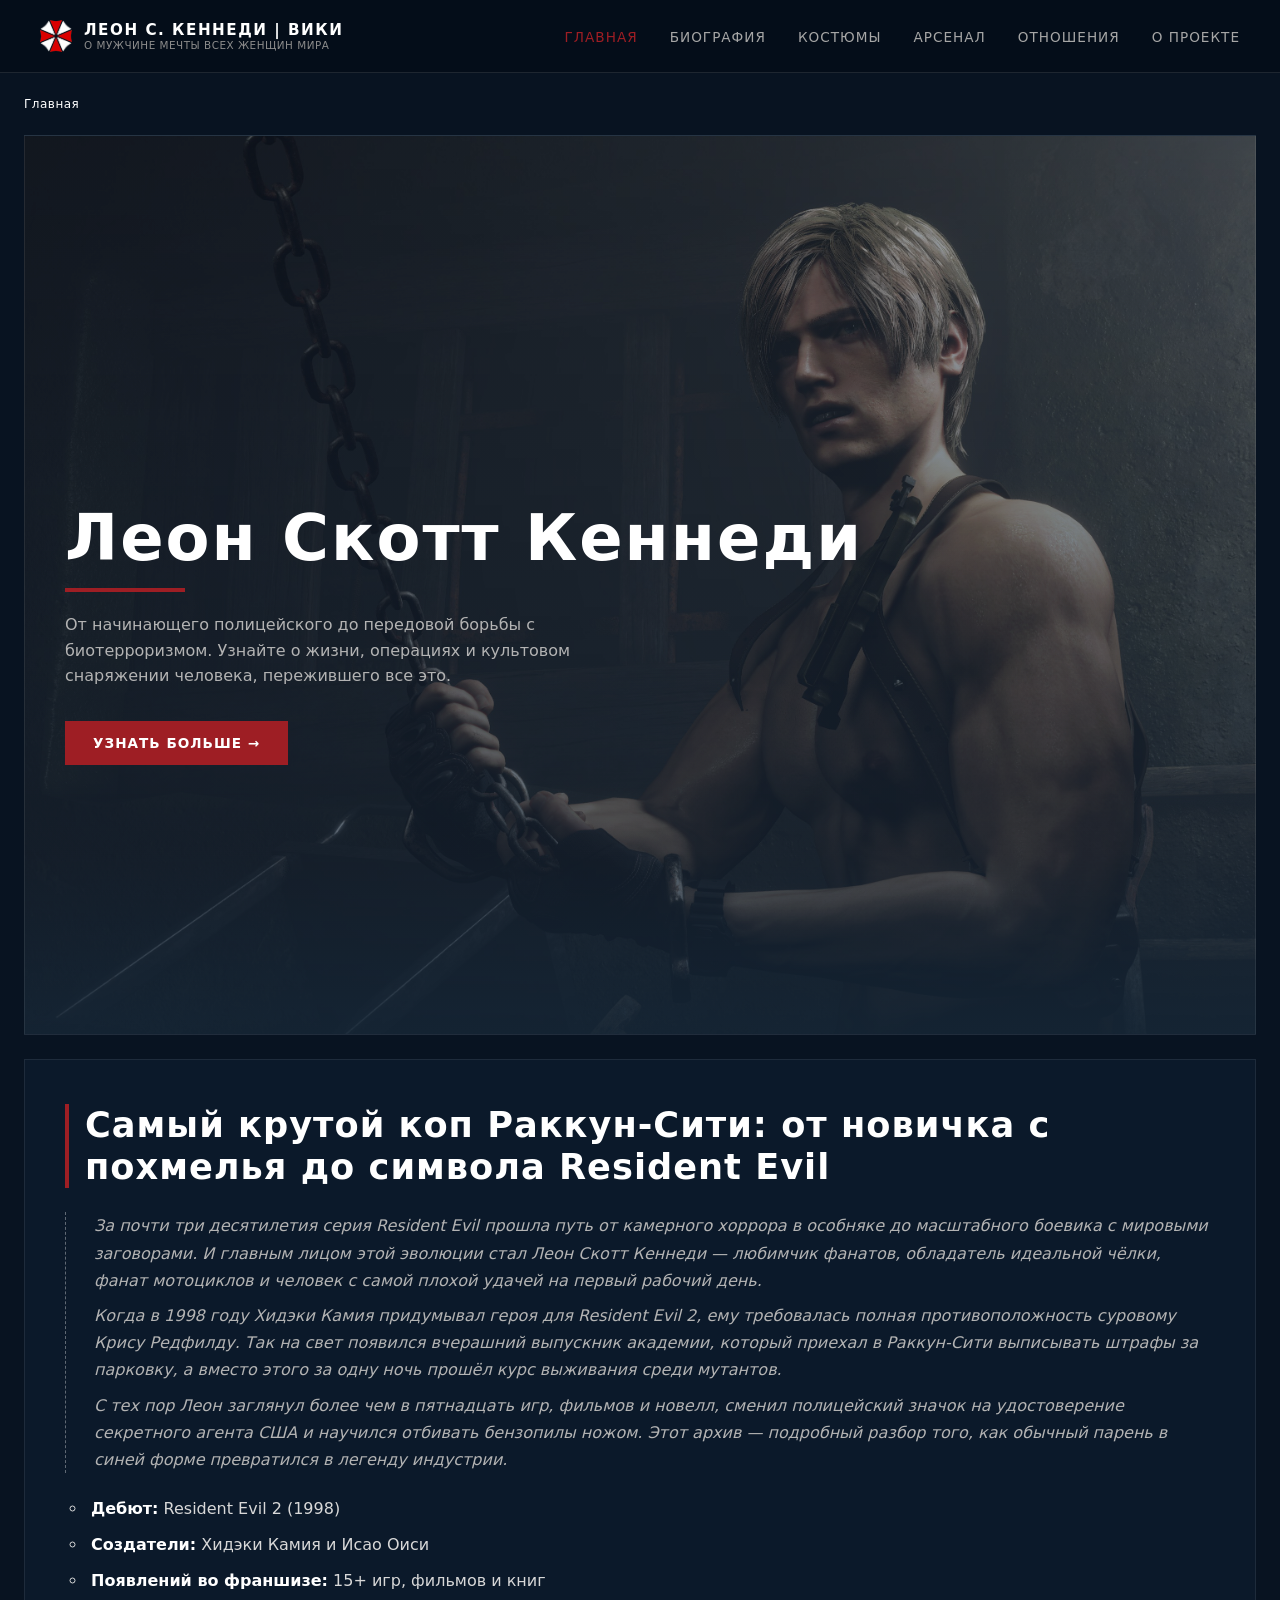
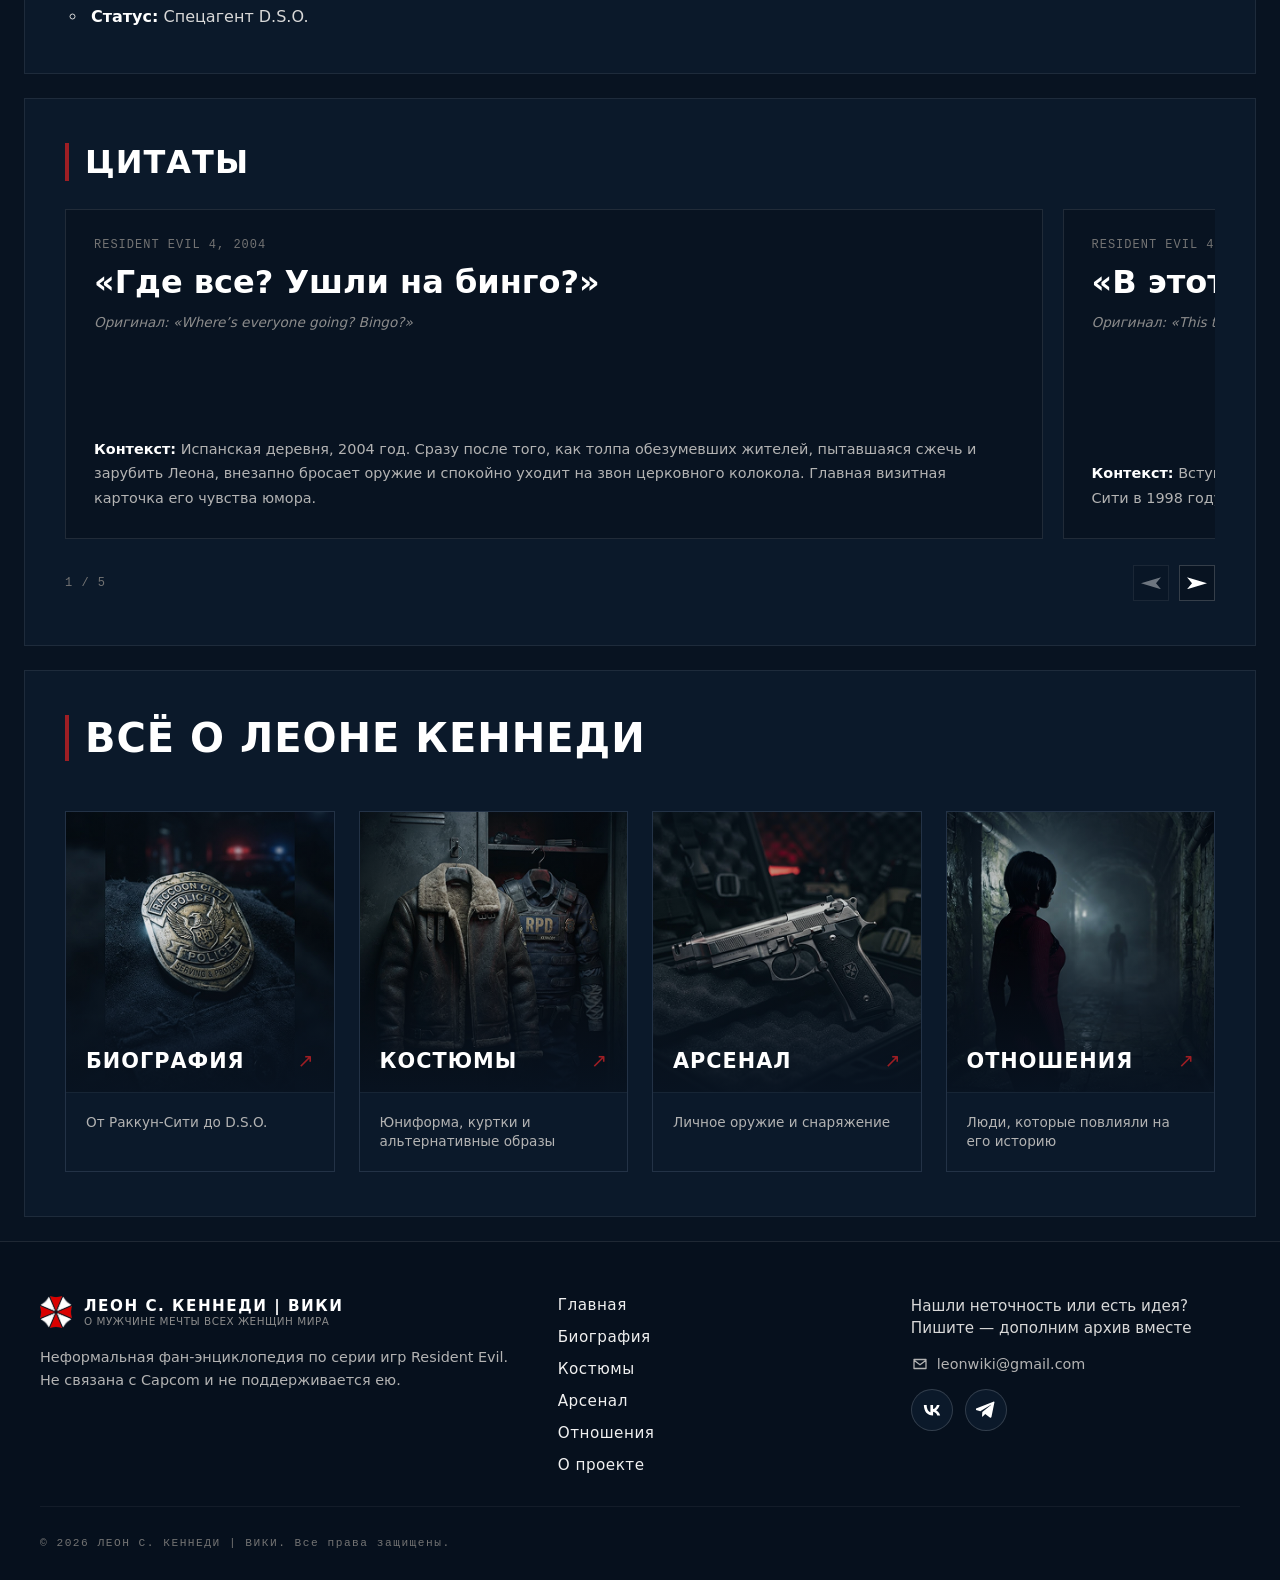
==== commit 61a22e0a: "приняты правки по практикам 9-11" ====
--- a/index.html
+++ b/index.html
@@ -31,6 +31,7 @@
           <li class="main-navigation__item"><a href="costumes.html" class="main-navigation__link">Костюмы</a></li>
           <li class="main-navigation__item"><a href="arsenal.html" class="main-navigation__link">Арсенал</a></li>
           <li class="main-navigation__item"><a href="relationships.html" class="main-navigation__link">Отношения</a></li>
+          <li class="main-navigation__item"><a href="about.html" class="main-navigation__link">О проекте</a></li>
         </ul>
       </nav>
 
@@ -38,6 +39,11 @@
   </header>
 
   <main class="main-content">
+    <nav class="breadcrumbs" aria-label="Хлебные крошки">
+      <ol class="breadcrumbs__list">
+        <li class="breadcrumbs__item"><span aria-current="page">Главная</span></li>
+      </ol>
+    </nav>
 
     <!-- Вступление (Hero) -->
     <section class="introduction" id="intro">
@@ -76,6 +82,58 @@
       </div>
     </section>
 
+    <section class="quotes-section" aria-labelledby="quotes-title">
+      <div class="quotes-section__header">
+        <h2 class="quotes-section__title" id="quotes-title">Цитаты</h2>
+      </div>
+
+      <div class="quote-carousel" role="region" aria-roledescription="карусель" aria-label="Цитаты Леона Кеннеди">
+        <div class="quote-carousel__track" tabindex="0" aria-label="Лента цитат">
+          <article class="quote-card">
+            <p class="quote-card__game">Resident Evil 4, 2004</p>
+            <blockquote class="quote-card__quote">«Где все? Ушли на бинго?»</blockquote>
+            <p class="quote-card__original"><em>Оригинал: «Where’s everyone going? Bingo?»</em></p>
+            <p class="quote-card__context"><strong>Контекст:</strong> Испанская деревня, 2004 год. Сразу после того, как толпа обезумевших жителей, пытавшаяся сжечь и зарубить Леона, внезапно бросает оружие и спокойно уходит на звон церковного колокола. Главная визитная карточка его чувства юмора.</p>
+          </article>
+
+          <article class="quote-card">
+            <p class="quote-card__game">Resident Evil 4 Remake, 2023</p>
+            <blockquote class="quote-card__quote">«В этот раз всё должно быть иначе.»</blockquote>
+            <p class="quote-card__original"><em>Оригинал: «This time, it has to be different.»</em></p>
+            <p class="quote-card__context"><strong>Контекст:</strong> Вступление ремейка RE4. Фраза показывает груз вины, который Леон несёт после катастрофы в Раккун-Сити в 1998 году: тогда он не смог спасти всех и теперь готов на всё, чтобы не допустить повторения трагедии.</p>
+          </article>
+
+          <article class="quote-card">
+            <p class="quote-card__game">Resident Evil 4 / Remake</p>
+            <blockquote class="quote-card__quote">«Слишком много болтаешь.»</blockquote>
+            <p class="quote-card__original"><em>Оригинал: «You talk too much.»</em></p>
+            <p class="quote-card__context"><strong>Контекст:</strong> Схватка на ножах с Джеком Краузером. Пока бывший командир читает Леону лекции о силе, предательстве и прошлом, Кеннеди сохраняет хладнокровие и парирует атаки короткими и жёсткими репликами.</p>
+          </article>
+
+          <article class="quote-card">
+            <p class="quote-card__game">Resident Evil 2, 1998</p>
+            <blockquote class="quote-card__quote">«Ада, стой!»</blockquote>
+            <p class="quote-card__original"><em>Оригинал: «Ada, wait!»</em></p>
+            <p class="quote-card__context"><strong>Контекст:</strong> Лаборатория под Раккун-Сити, 1998 год. Самая мемная и одновременно трагичная фраза молодого Леона, которая идеально описывает его многолетнюю историю взаимоотношений с Адой Вонг.</p>
+          </article>
+
+          <article class="quote-card">
+            <p class="quote-card__game">Resident Evil 4 Remake, 2023</p>
+            <blockquote class="quote-card__quote">«Двинешься ещё раз — и я проделаю в тебе ещё пару дыр.»</blockquote>
+            <p class="quote-card__context"><strong>Контекст:</strong> Леон произносит это, приставив нож к горлу Луиса Серы во время их первой встречи.</p>
+          </article>
+        </div>
+
+        <div class="quote-carousel__controls">
+          <p class="quote-carousel__position" aria-live="polite">1 / 5</p>
+          <div class="quote-carousel__buttons">
+            <button class="quote-carousel__button" type="button" data-direction="-1" aria-label="Предыдущая цитата" disabled>&larr;</button>
+            <button class="quote-carousel__button" type="button" data-direction="1" aria-label="Следующая цитата">&rarr;</button>
+          </div>
+        </div>
+      </div>
+    </section>
+
     <!-- Навигационные карточки -->
     <section class="main-sections" id="sections">
       <div class="main-sections__header">
@@ -169,30 +227,70 @@
         <a href="costumes.html">Костюмы</a>
         <a href="arsenal.html">Арсенал</a>
         <a href="relationships.html">Отношения</a>
+        <a href="about.html">О проекте</a>
       </nav>
 
       <div class="footer__contacts">
         <p class="footer__contact-prompt">Нашли неточность или есть идея?<br>Пишите — дополним архив вместе</p>
+        <a class="footer__email" href="mailto:leonwiki@gmail.com"><svg viewBox="0 0 24 24" aria-hidden="true"><path d="M4 6h16v12H4zM4 7l8 6 8-6"/></svg>leonwiki@gmail.com</a>
         <div class="footer__social-links" aria-label="Социальные сети">
+          <a class="footer__social-link footer__social-link--vk" href="https://vk.com/" aria-label="ВКонтакте">
+            <svg viewBox="0 0 24 24" aria-hidden="true"><path d="M13.1 18.5c-6.8 0-10.7-4.7-10.9-12.5h3.4c.1 5.7 2.6 8.1 4.5 8.6V6h3.2v4.9c1.9-.2 3.9-2.4 4.6-4.9h3.2c-.5 3.1-2.7 5.3-4.2 6.2 1.5.7 4 2.6 4.9 6.3h-3.5c-.7-2.4-2.5-4.2-5-4.5v4.5h-.2Z"/></svg>
+          </a>
           <a class="footer__social-link" href="https://telegram.org/" aria-label="Telegram">
             <svg viewBox="0 0 24 24" aria-hidden="true"><path d="M22 3.2 18.6 20c-.3 1.2-1 1.5-2 .9l-5.5-4.1-2.7 2.6c-.3.3-.6.6-1.2.6l.4-5.6L18 6.1c.4-.4-.1-.6-.6-.2L5.1 13.6l-5.3-1.7c-1.2-.4-1.2-1.2.3-1.8L20.8 2c1-.4 1.8.2 1.2 1.2Z"/></svg>
           </a>
-          <a class="footer__social-link footer__social-link--vk" href="https://vk.com/" aria-label="ВКонтакте">
-            <svg viewBox="0 0 24 24" aria-hidden="true"><path d="M13.1 18.5c-6.8 0-10.7-4.7-10.9-12.5h3.4c.1 5.7 2.6 8.1 4.5 8.6V6h3.2v4.9c1.9-.2 3.9-2.4 4.6-4.9h3.2c-.5 3.1-2.7 5.3-4.2 6.2 1.5.7 4 2.6 4.9 6.3h-3.5c-.7-2.4-2.5-4.2-5-4.5v4.5h-.2Z"/></svg>
-          </a>
         </div>
       </div>
     </div>
 
     <div class="footer__bottom">
-      <span class="footer__copy">&copy; 2026 НЕКОММЕРЧЕСКИЙ ФАН-АРХИВ ПО ВСЕЛЕННОЙ RESIDENT EVIL</span>
+      <span class="footer__copy">&copy; 2026 ЛЕОН С. КЕННЕДИ | ВИКИ. Все права защищены.</span>
     </div>
   </footer>
 
-  <a href="#top" class="scroll-top-button" aria-label="Наверх">↑</a>
+  <a href="#top" class="scroll-top-button" aria-label="Наверх"><img src="images/umbrella-logo.png" alt="" class="scroll-top-button__icon"></a>
 
   <script>
     const scrollTopButton = document.querySelector('.scroll-top-button');
+    const quoteCarousel = document.querySelector('.quote-carousel');
+    const quoteTrack = quoteCarousel.querySelector('.quote-carousel__track');
+    const quoteCards = [...quoteTrack.querySelectorAll('.quote-card')];
+    const quotePosition = quoteCarousel.querySelector('.quote-carousel__position');
+    const quoteButtons = quoteCarousel.querySelectorAll('.quote-carousel__button');
+    let quoteScrollFrame;
+
+    const getQuoteIndex = () => {
+      const cardStep = quoteCards[0].getBoundingClientRect().width + parseFloat(getComputedStyle(quoteTrack).columnGap);
+      return Math.min(quoteCards.length - 1, Math.round(quoteTrack.scrollLeft / cardStep));
+    };
+
+    const updateQuoteControls = () => {
+      const activeIndex = getQuoteIndex();
+      quotePosition.textContent = `${activeIndex + 1} / ${quoteCards.length}`;
+      quoteButtons.forEach((button) => {
+        button.disabled = activeIndex === (Number(button.dataset.direction) < 0 ? 0 : quoteCards.length - 1);
+      });
+    };
+
+    quoteTrack.addEventListener('scroll', () => {
+      cancelAnimationFrame(quoteScrollFrame);
+      quoteScrollFrame = requestAnimationFrame(updateQuoteControls);
+    }, { passive: true });
+
+    quoteButtons.forEach((button) => {
+      button.addEventListener('click', () => {
+        const nextIndex = Math.max(0, Math.min(quoteCards.length - 1, getQuoteIndex() + Number(button.dataset.direction)));
+        const cardStep = quoteCards[0].getBoundingClientRect().width + parseFloat(getComputedStyle(quoteTrack).columnGap);
+        const reducedMotion = window.matchMedia('(prefers-reduced-motion: reduce)').matches;
+        quoteTrack.scrollTo({
+          left: nextIndex * cardStep,
+          behavior: reducedMotion ? 'instant' : 'smooth'
+        });
+      });
+    });
+
+    updateQuoteControls();
 
     const toggleScrollButton = () => {
       if (window.scrollY > 300) {
--- a/css/style.css
+++ b/css/style.css
@@ -85,6 +85,40 @@
 .main-navigation__link:hover,
 .main-navigation__link--active {
   color: var(--accent-color);
+}
+
+.breadcrumbs {
+  width: 100%;
+  color: #8c8c8c;
+  font-size: 0.75rem;
+  letter-spacing: 0.5px;
+}
+
+.breadcrumbs__list {
+  display: flex;
+  flex-wrap: wrap;
+  gap: 8px;
+  list-style: none;
+}
+
+.breadcrumbs__item + .breadcrumbs__item::before {
+  margin-right: 8px;
+  color: #595959;
+  content: "/";
+}
+
+.breadcrumbs a {
+  color: #b3b3b3;
+  text-decoration: none;
+  transition: color 0.2s ease;
+}
+
+.breadcrumbs a:hover {
+  color: #ffffff;
+}
+
+.breadcrumbs [aria-current="page"] {
+  color: #ffffff;
 }
 
 /* ПЕРВЫЙ ЭКРАН (INTRODUCTION / HERO) */
@@ -190,6 +224,12 @@
   transition: opacity 0.25s ease, transform 0.25s ease, visibility 0.25s ease, background-color 0.2s ease;
 }
 
+.scroll-top-button__icon {
+  width: 24px;
+  height: 24px;
+  object-fit: contain;
+}
+
 .scroll-top-button:hover {
   background-color: var(--accent-color);
 }
@@ -453,6 +493,72 @@
   line-height: 1.6;
 }
 
+.about-gallery {
+  grid-column: 1 / -1;
+}
+
+.about-gallery__carousel {
+  position: relative;
+  margin-top: 20px;
+}
+
+.about-gallery__track {
+  display: grid;
+  grid-auto-columns: 118px;
+  grid-auto-flow: column;
+  gap: 12px;
+  overflow-x: auto;
+  padding: 4px 4px 14px;
+  overscroll-behavior-x: contain;
+  scroll-snap-type: x mandatory;
+  scrollbar-color: var(--accent-color) #081321;
+  scrollbar-width: thin;
+}
+
+.about-gallery__track:focus-visible {
+  outline: 2px solid #ffffff;
+  outline-offset: 3px;
+}
+
+.about-gallery__item {
+  min-width: 0;
+  margin: 0;
+  overflow: hidden;
+  border: 1px solid rgba(255, 255, 255, 0.1);
+  background-color: #0b192a;
+  scroll-snap-align: start;
+}
+
+.about-gallery__item img {
+  display: block;
+  width: 100%;
+  height: 132px;
+  object-fit: contain;
+  background: radial-gradient(ellipse at center 45%, #25303a, #081321 72%);
+}
+
+.about-gallery__item figcaption {
+  min-height: 42px;
+  padding: 9px 10px;
+  color: #d8d8d8;
+  font-size: 0.72rem;
+  line-height: 1.4;
+}
+
+.about-gallery__position {
+  padding-top: 8px;
+  color: #737373;
+  font-family: monospace;
+  font-size: 0.7rem;
+  text-align: right;
+}
+
+@media (max-width: 768px) {
+  .about-gallery__track {
+    grid-auto-columns: 112px;
+  }
+}
+
 .footer__nav {
   display: flex;
   flex-direction: column;
@@ -484,6 +590,30 @@
   color: #d8d8d8;
   font-size: 0.95rem;
   line-height: 1.4;
+}
+
+.footer__email {
+  display: inline-flex;
+  align-items: center;
+  gap: 8px;
+  color: #b3b3b3;
+  font-size: 0.9rem;
+  text-decoration: none;
+  transition: color 0.3s ease;
+}
+
+.footer__email svg {
+  width: 18px;
+  height: 18px;
+  fill: none;
+  stroke: currentColor;
+  stroke-width: 1.7;
+  stroke-linecap: round;
+  stroke-linejoin: round;
+}
+
+.footer__email:hover {
+  color: var(--accent-color);
 }
 
 .footer__social-links {
@@ -1297,21 +1427,22 @@
   max-width: 1440px;
   margin: 0 auto;
   padding: 44px 40px 58px;
+  column-count: 2;
+  column-gap: 24px;
 }
 
 .arsenal-filters {
   margin-bottom: 30px;
+  column-span: all;
 }
 
 .arsenal-category {
   scroll-margin-top: 100px;
+  break-inside: avoid;
+  margin-bottom: 24px;
   padding: 28px;
   border: 1px solid rgba(255, 255, 255, 0.08);
   background-color: #081321;
-}
-
-.arsenal-category + .arsenal-category {
-  margin-top: 24px;
 }
 
 .arsenal-category__heading {
@@ -1336,17 +1467,28 @@
 
 .arsenal-grid {
   display: grid;
-  grid-template-columns: repeat(3, minmax(0, 1fr));
+  grid-template-columns: repeat(2, minmax(0, 1fr));
   column-gap: 24px;
   row-gap: 28px;
 }
 
+.arsenal-category--single .arsenal-grid {
+  grid-template-columns: repeat(2, minmax(0, 1fr));
+}
+
+.arsenal-category--single .arsenal-card {
+  grid-column: 1 / -1;
+  justify-self: start;
+  width: calc(50% - 12px);
+}
+
 .arsenal-card {
   min-width: 0;
   color: #ffffff;
 }
 
 .arsenal-card__image-wrap {
+  aspect-ratio: 1 / 1.05;
   background: radial-gradient(ellipse at center 45%, #25303a, #081321 72%);
 }
 
@@ -1357,12 +1499,6 @@
   background: radial-gradient(ellipse at center 45%, #25303a, #081321 72%);
 }
 
-@media (max-width: 900px) {
-  .arsenal-grid {
-    grid-template-columns: repeat(2, minmax(0, 1fr));
-  }
-}
-
 @media (max-width: 768px) {
   .arsenal-hero {
     min-height: 250px;
@@ -1372,6 +1508,7 @@
 
   .arsenal-collection {
     padding: 32px 20px 42px;
+    column-count: 1;
   }
 
   .arsenal-category {
@@ -1383,6 +1520,10 @@
   .arsenal-grid {
     grid-template-columns: 1fr;
     row-gap: 22px;
+  }
+
+  .arsenal-category--single .arsenal-card {
+    width: 100%;
   }
 
   .arsenal-category {
@@ -1411,6 +1552,7 @@
 
 .page--home .introduction,
 .page--home .character-overview,
+.page--home .quotes-section,
 .page--home .main-sections {
   overflow: hidden;
   border: 1px solid rgba(255, 255, 255, 0.08);
@@ -1426,6 +1568,169 @@
   display: flex;
   flex-direction: column;
   gap: 24px;
+}
+
+.page--home .quotes-section {
+  padding: 44px 40px;
+  background-color: #0b192a;
+}
+
+.quotes-section__header {
+  margin-bottom: 28px;
+}
+
+.quotes-section__eyebrow {
+  margin-bottom: 8px;
+  color: var(--accent-color);
+  font-family: monospace;
+  font-size: 0.75rem;
+  letter-spacing: 1.5px;
+  text-transform: uppercase;
+}
+
+.quotes-section__title {
+  padding-left: 16px;
+  border-left: 4px solid var(--accent-color);
+  font-size: 2rem;
+  font-weight: 800;
+  letter-spacing: 1px;
+  text-transform: uppercase;
+}
+
+.quote-carousel__track {
+  display: flex;
+  gap: 20px;
+  overflow-x: auto;
+  padding-bottom: 10px;
+  overscroll-behavior-x: contain;
+  scroll-snap-type: x mandatory;
+  scrollbar-color: var(--accent-color) #081321;
+  scrollbar-width: thin;
+}
+
+.quote-carousel__track:focus-visible {
+  outline: 2px solid #ffffff;
+  outline-offset: 4px;
+}
+
+.quote-card {
+  display: flex;
+  flex: 0 0 85%;
+  flex-direction: column;
+  min-height: 330px;
+  padding: 28px;
+  border: 1px solid rgba(255, 255, 255, 0.1);
+  background-color: #081321;
+  scroll-snap-align: start;
+}
+
+.quote-card__game {
+  margin-bottom: 10px;
+  color: #737373;
+  font-family: monospace;
+  font-size: 0.75rem;
+  letter-spacing: 1px;
+  text-transform: uppercase;
+}
+
+.quote-card__title {
+  margin-bottom: 18px;
+  color: #d8d8d8;
+  font-size: 1rem;
+  font-weight: 700;
+}
+
+.quote-card__quote {
+  margin-bottom: 10px;
+  color: #ffffff;
+  font-size: clamp(1.35rem, 2.5vw, 2rem);
+  font-weight: 800;
+  line-height: 1.3;
+}
+
+.quote-card__original {
+  margin-bottom: 18px;
+  color: #8c8c8c;
+  font-size: 0.85rem;
+}
+
+.quote-card__context {
+  margin-top: auto;
+  color: #b3b3b3;
+  font-size: 0.9rem;
+  line-height: 1.7;
+}
+
+.quote-card__context strong {
+  color: #ffffff;
+}
+
+.quote-carousel__controls {
+  display: flex;
+  align-items: center;
+  justify-content: space-between;
+  gap: 16px;
+  padding-top: 16px;
+}
+
+.quote-carousel__position {
+  color: #737373;
+  font-family: monospace;
+  font-size: 0.75rem;
+  letter-spacing: 1px;
+}
+
+.quote-carousel__buttons {
+  display: flex;
+  gap: 10px;
+}
+
+.quote-carousel__button {
+  display: inline-flex;
+  width: 36px;
+  height: 36px;
+  align-items: center;
+  justify-content: center;
+  border: 1px solid rgba(255, 255, 255, 0.18);
+  background-color: #081321;
+  color: #ffffff;
+  cursor: pointer;
+  font: inherit;
+  font-size: 0;
+  transition: border-color 0.2s ease, background-color 0.2s ease, opacity 0.2s ease;
+}
+
+.quote-carousel__button::before,
+.relationship-carousel__button::before {
+  width: 20px;
+  height: 12px;
+  background-color: #ffffff;
+  content: "";
+}
+
+.quote-carousel__button[data-direction="1"]::before,
+.relationship-carousel__button[data-direction="1"]::before {
+  clip-path: polygon(0 0, 100% 50%, 0 100%, 25% 50%);
+}
+
+.quote-carousel__button[data-direction="-1"]::before,
+.relationship-carousel__button[data-direction="-1"]::before {
+  clip-path: polygon(100% 0, 0 50%, 100% 100%, 75% 50%);
+}
+
+.quote-carousel__button:hover:not(:disabled) {
+  border-color: var(--accent-color);
+  background-color: var(--accent-color);
+}
+
+.quote-carousel__button:focus-visible {
+  outline: 2px solid #ffffff;
+  outline-offset: 3px;
+}
+
+.quote-carousel__button:disabled {
+  cursor: default;
+  opacity: 0.4;
 }
 
 .page--home .character-hero__name,
@@ -1504,6 +1809,139 @@
   line-height: 1.7;
 }
 
+.about-hero {
+  position: relative;
+  min-height: 270px;
+  display: flex;
+  align-items: center;
+  padding: 48px 40px;
+  background:
+    linear-gradient(90deg, rgba(8, 19, 33, 0.96) 0%, rgba(8, 19, 33, 0.8) 65%, rgba(8, 19, 33, 0.6) 100%),
+    url("../images/umbrella-logo.png") no-repeat right 12% center / 240px,
+    #081321;
+}
+
+.about-hero__content {
+  width: 100%;
+  max-width: 1440px;
+  margin: 0 auto;
+}
+
+.about-hero__eyebrow,
+.about-card__eyebrow {
+  margin-bottom: 10px;
+  color: var(--accent-color);
+  font-family: monospace;
+  font-size: 0.7rem;
+  letter-spacing: 1.5px;
+  text-transform: uppercase;
+}
+
+.about-hero__title {
+  max-width: 760px;
+  margin-bottom: 12px;
+  font-size: clamp(2.2rem, 5vw, 4rem);
+  font-weight: 900;
+  letter-spacing: 1px;
+  line-height: 1.05;
+  text-transform: uppercase;
+}
+
+.about-hero__description {
+  max-width: 620px;
+  color: #b3b3b3;
+  font-size: 0.95rem;
+  line-height: 1.7;
+}
+
+.about-content {
+  display: grid;
+  grid-template-columns: repeat(2, minmax(0, 1fr));
+  gap: 20px;
+}
+
+.about-card {
+  padding: 28px;
+  border: 1px solid rgba(255, 255, 255, 0.08);
+  background-color: #081321;
+}
+
+.about-card--roadmap {
+  grid-column: 1 / -1;
+}
+
+.about-roadmap-list {
+  display: grid;
+  grid-template-columns: repeat(auto-fit, minmax(min(100%, 220px), 1fr));
+  gap: 12px;
+  margin-top: 18px;
+  list-style: none;
+}
+
+.about-roadmap-list li {
+  min-height: 72px;
+  padding: 16px;
+  border-left: 2px solid var(--accent-color);
+  background-color: #0b192a;
+  color: #d8d8d8;
+  font-size: 0.9rem;
+  line-height: 1.6;
+}
+
+.about-card__title {
+  margin-bottom: 14px;
+  color: #ffffff;
+  font-size: 1.2rem;
+  letter-spacing: 0.5px;
+}
+
+.about-card__text {
+  color: #b3b3b3;
+  font-size: 0.92rem;
+  line-height: 1.7;
+}
+
+.about-card__text + .about-card__text {
+  margin-top: 12px;
+}
+
+.about-card__list {
+  display: flex;
+  flex-wrap: wrap;
+  gap: 10px;
+  margin-top: 18px;
+  list-style: none;
+}
+
+.about-card__list li {
+  padding: 8px 12px;
+  border: 1px solid rgba(255, 255, 255, 0.12);
+  color: #d8d8d8;
+  font-family: monospace;
+  font-size: 0.8rem;
+}
+
+.about-card__link {
+  display: inline-flex;
+  gap: 8px;
+  margin-top: 18px;
+  color: #ffffff;
+  font-size: 0.9rem;
+  text-decoration: none;
+  transition: color 0.3s ease;
+}
+
+.about-card__link:hover {
+  color: var(--accent-color);
+}
+
+.about-disclaimer {
+  grid-column: 1 / -1;
+  color: #737373;
+  font-size: 0.8rem;
+  line-height: 1.6;
+}
+
 .relationships-collection {
   padding: 28px 40px 42px;
 }
@@ -1600,8 +2038,8 @@
 
 .relationship-carousel__button {
   display: inline-flex;
-  width: 44px;
-  height: 44px;
+  width: 36px;
+  height: 36px;
   align-items: center;
   justify-content: center;
   border: 1px solid rgba(255, 255, 255, 0.18);
@@ -1609,7 +2047,7 @@
   color: #ffffff;
   cursor: pointer;
   font: inherit;
-  font-size: 1.35rem;
+  font-size: 0;
   transition: border-color 0.2s ease, background-color 0.2s ease;
 }
 
@@ -1648,6 +2086,21 @@
     background-position: 58% center;
   }
 
+  .about-hero {
+    min-height: 250px;
+    padding: 40px 24px;
+    background-size: auto, 170px;
+    background-position: center, right 6% center;
+  }
+
+  .about-content {
+    grid-template-columns: minmax(0, 1fr);
+  }
+
+  .about-disclaimer {
+    grid-column: auto;
+  }
+
   .relationships-collection {
     padding: 28px 24px;
   }
@@ -1699,8 +2152,15 @@
   }
 
   .page--home .character-overview,
+  .page--home .quotes-section,
   .page--home .main-sections {
     padding: 28px 24px;
+  }
+
+  .quote-card {
+    flex-basis: 100%;
+    min-height: 0;
+    padding: 24px;
   }
 }
 
@@ -1726,6 +2186,10 @@
 .page--interior .costumes-hero,
 .page--interior .arsenal-hero,
 .page--interior .relationships-hero {
+  border: 1px solid rgba(255, 255, 255, 0.08);
+}
+
+.page--interior .about-hero {
   border: 1px solid rgba(255, 255, 255, 0.08);
 }
 
@@ -1748,6 +2212,15 @@
   padding: 44px 40px;
 }
 
+.page--interior .about-content {
+  width: 100%;
+  max-width: none;
+  margin: 0;
+  padding: 40px;
+  background-color: #0b192a;
+  border: 1px solid rgba(255, 255, 255, 0.08);
+}
+
 .page--interior .biography-next {
   padding: 28px 40px 42px;
   border-top: 1px solid rgba(255, 255, 255, 0.08);
@@ -1767,6 +2240,10 @@
     padding-left: 24px;
   }
 
+  .page--interior .about-content {
+    padding: 28px 24px;
+  }
+
   .page--interior .biography-timeline,
   .page--interior .costume-collection,
   .page--interior .arsenal-collection,
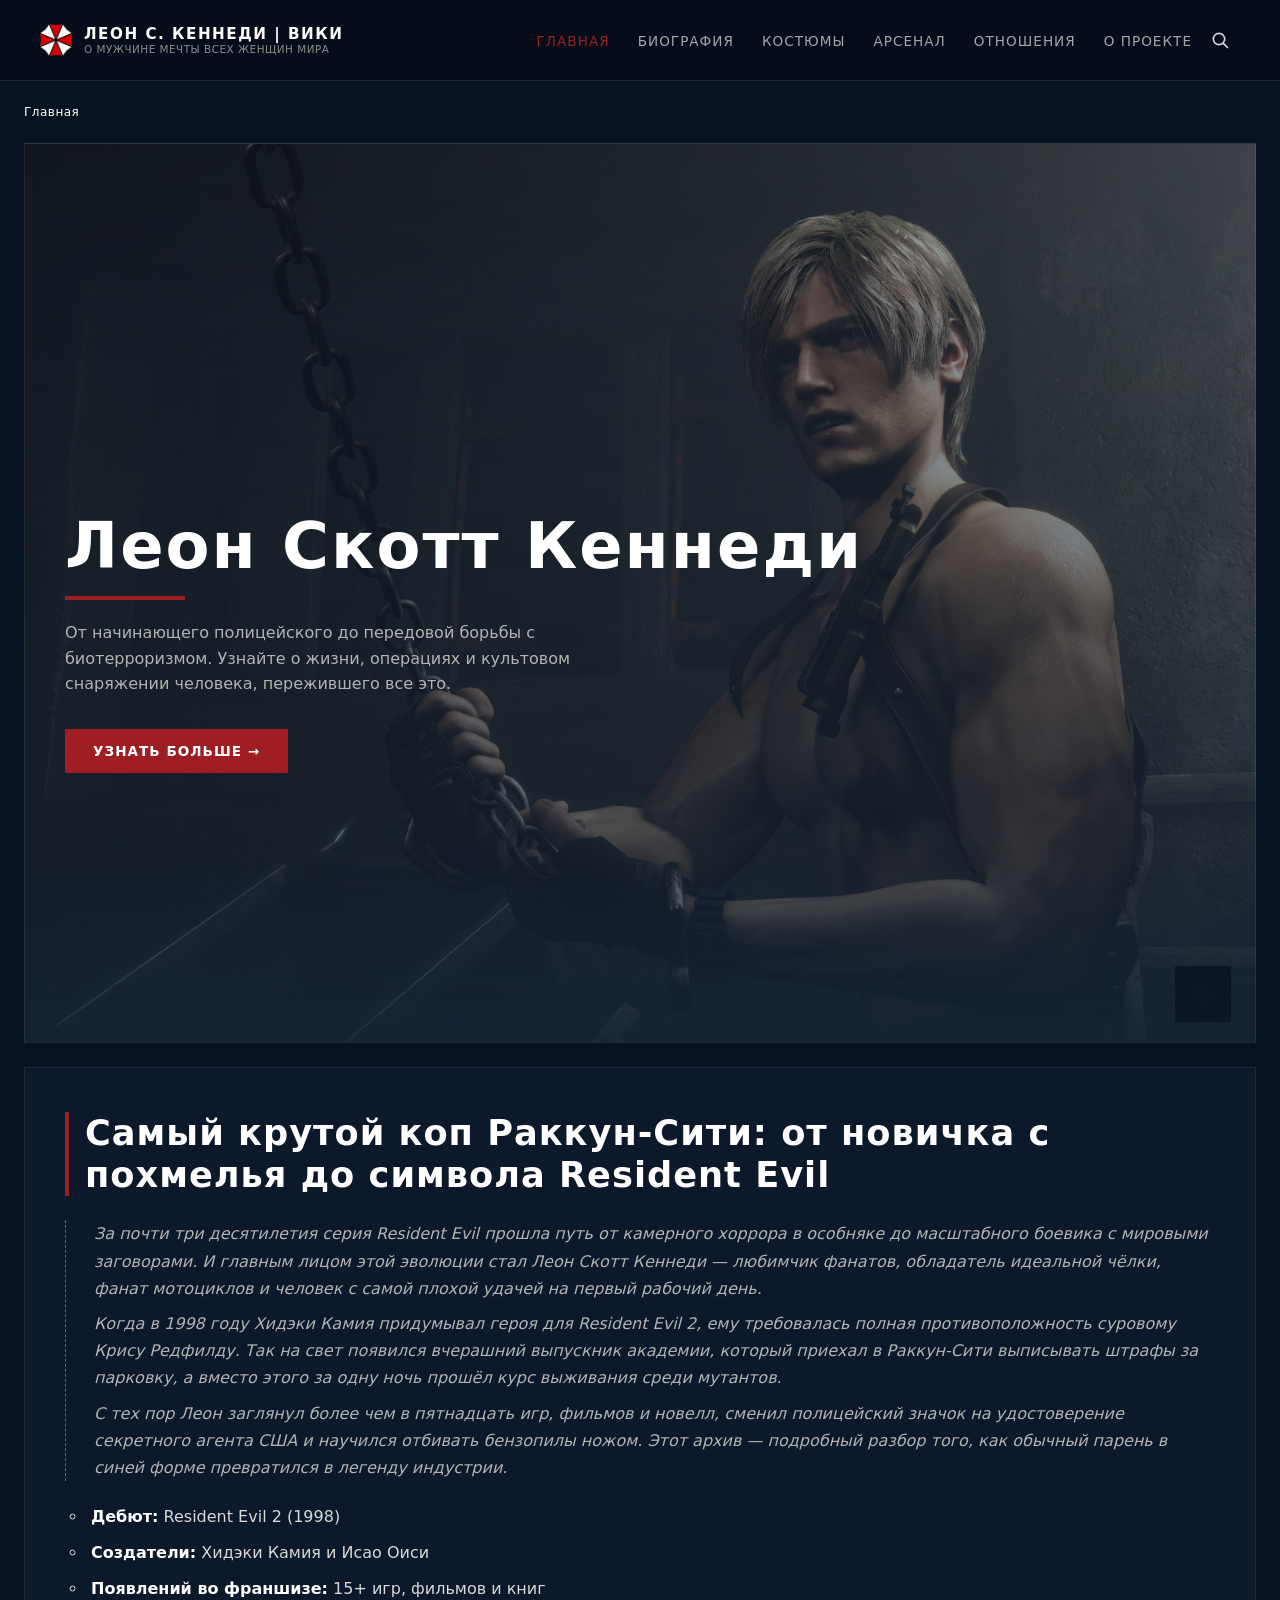
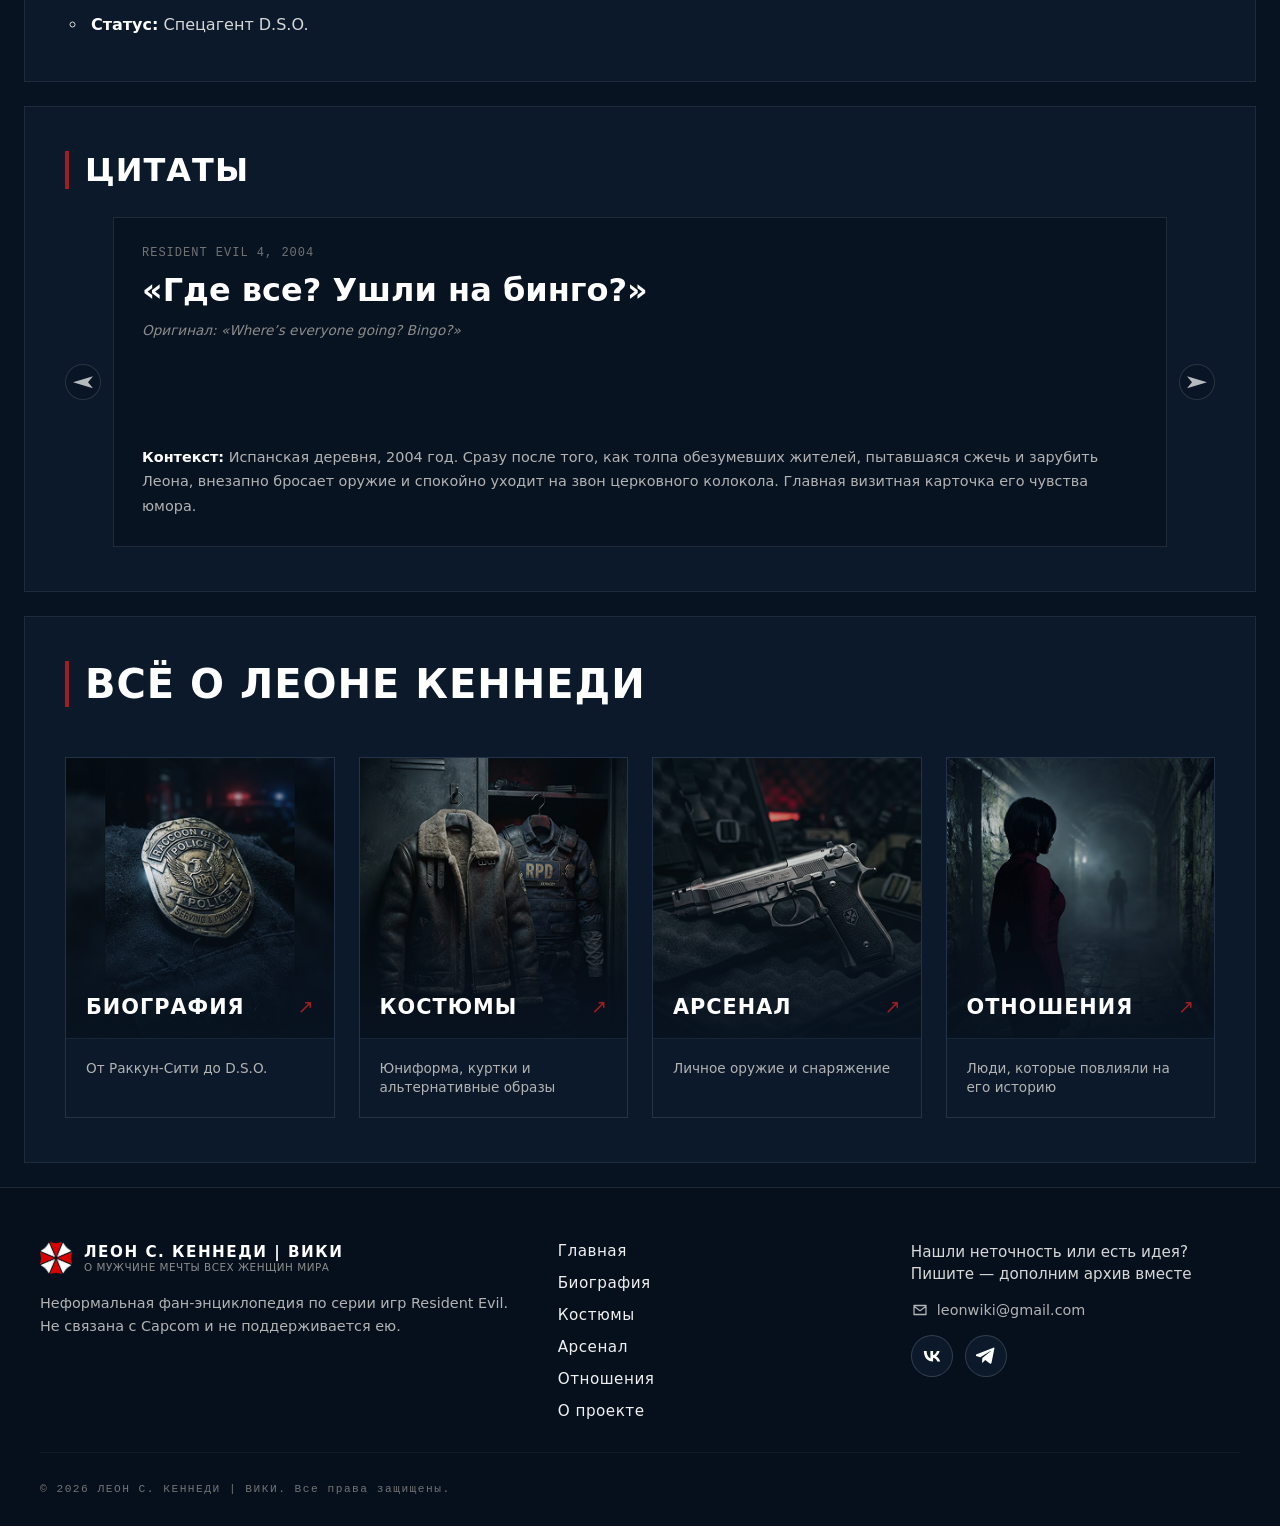
==== commit 0ec0210b: "реализованы доработки к кр3" ====
--- a/index.html
+++ b/index.html
@@ -6,6 +6,7 @@
   <title>Леон С. Кеннеди Вики — Главная</title>
   <link rel="icon" type="image/png" href="images/favicon.png">
   <link rel="stylesheet" href="css/style.css">
+  <script src="js/search.js" defer></script>
 </head>
 
 <body class="page page--home" id="top">
@@ -33,6 +34,14 @@
           <li class="main-navigation__item"><a href="relationships.html" class="main-navigation__link">Отношения</a></li>
           <li class="main-navigation__item"><a href="about.html" class="main-navigation__link">О проекте</a></li>
         </ul>
+        <form class="site-search" role="search">
+          <label class="visually-hidden" for="site-search-input">Поиск по вики</label>
+          <input class="site-search__input" id="site-search-input" type="search" placeholder="Поиск по вики…" autocomplete="off" aria-controls="site-search-results">
+          <button class="site-search__button" type="button" aria-label="Открыть поиск" aria-expanded="false">
+            <svg viewBox="0 0 24 24" aria-hidden="true"><circle cx="10.8" cy="10.8" r="6.8"></circle><path d="m16 16 5 5"></path></svg>
+          </button>
+          <div class="site-search__results" id="site-search-results" role="status" aria-live="polite" hidden></div>
+        </form>
       </nav>
 
     </div>
@@ -52,6 +61,14 @@
         <p class="character-hero__description">От начинающего полицейского до передовой борьбы с биотерроризмом. Узнайте о жизни, операциях и культовом снаряжении человека, пережившего все это.</p>
         <a href="#sections" class="button button--primary">Узнать больше &rarr;</a>
       </div>
+      <audio id="introduction-audio" src="audio/september-30th-1998.mp3" preload="none"></audio>
+      <button class="introduction__audio-toggle" type="button" aria-label="Воспроизвести аудио" aria-pressed="false">
+        <svg viewBox="0 0 24 24" aria-hidden="true">
+          <path d="M4 10v4h4l5 4V6l-5 4H4Z"></path>
+          <path d="M16 9a5 5 0 0 1 0 6"></path>
+          <path d="M18.5 6.5a9 9 0 0 1 0 11"></path>
+        </svg>
+      </button>
     </section>
 
     <!-- Обзор персонажа -->
@@ -88,48 +105,44 @@
       </div>
 
       <div class="quote-carousel" role="region" aria-roledescription="карусель" aria-label="Цитаты Леона Кеннеди">
-        <div class="quote-carousel__track" tabindex="0" aria-label="Лента цитат">
-          <article class="quote-card">
-            <p class="quote-card__game">Resident Evil 4, 2004</p>
-            <blockquote class="quote-card__quote">«Где все? Ушли на бинго?»</blockquote>
-            <p class="quote-card__original"><em>Оригинал: «Where’s everyone going? Bingo?»</em></p>
-            <p class="quote-card__context"><strong>Контекст:</strong> Испанская деревня, 2004 год. Сразу после того, как толпа обезумевших жителей, пытавшаяся сжечь и зарубить Леона, внезапно бросает оружие и спокойно уходит на звон церковного колокола. Главная визитная карточка его чувства юмора.</p>
-          </article>
-
-          <article class="quote-card">
-            <p class="quote-card__game">Resident Evil 4 Remake, 2023</p>
-            <blockquote class="quote-card__quote">«В этот раз всё должно быть иначе.»</blockquote>
-            <p class="quote-card__original"><em>Оригинал: «This time, it has to be different.»</em></p>
-            <p class="quote-card__context"><strong>Контекст:</strong> Вступление ремейка RE4. Фраза показывает груз вины, который Леон несёт после катастрофы в Раккун-Сити в 1998 году: тогда он не смог спасти всех и теперь готов на всё, чтобы не допустить повторения трагедии.</p>
-          </article>
-
-          <article class="quote-card">
-            <p class="quote-card__game">Resident Evil 4 / Remake</p>
-            <blockquote class="quote-card__quote">«Слишком много болтаешь.»</blockquote>
-            <p class="quote-card__original"><em>Оригинал: «You talk too much.»</em></p>
-            <p class="quote-card__context"><strong>Контекст:</strong> Схватка на ножах с Джеком Краузером. Пока бывший командир читает Леону лекции о силе, предательстве и прошлом, Кеннеди сохраняет хладнокровие и парирует атаки короткими и жёсткими репликами.</p>
-          </article>
-
-          <article class="quote-card">
-            <p class="quote-card__game">Resident Evil 2, 1998</p>
-            <blockquote class="quote-card__quote">«Ада, стой!»</blockquote>
-            <p class="quote-card__original"><em>Оригинал: «Ada, wait!»</em></p>
-            <p class="quote-card__context"><strong>Контекст:</strong> Лаборатория под Раккун-Сити, 1998 год. Самая мемная и одновременно трагичная фраза молодого Леона, которая идеально описывает его многолетнюю историю взаимоотношений с Адой Вонг.</p>
-          </article>
-
-          <article class="quote-card">
-            <p class="quote-card__game">Resident Evil 4 Remake, 2023</p>
-            <blockquote class="quote-card__quote">«Двинешься ещё раз — и я проделаю в тебе ещё пару дыр.»</blockquote>
-            <p class="quote-card__context"><strong>Контекст:</strong> Леон произносит это, приставив нож к горлу Луиса Серы во время их первой встречи.</p>
-          </article>
-        </div>
-
-        <div class="quote-carousel__controls">
-          <p class="quote-carousel__position" aria-live="polite">1 / 5</p>
-          <div class="quote-carousel__buttons">
-            <button class="quote-carousel__button" type="button" data-direction="-1" aria-label="Предыдущая цитата" disabled>&larr;</button>
-            <button class="quote-carousel__button" type="button" data-direction="1" aria-label="Следующая цитата">&rarr;</button>
-          </div>
+        <div class="quote-carousel__viewport">
+          <button class="quote-carousel__button" type="button" data-direction="-1" aria-label="Предыдущая цитата">&larr;</button>
+          <div class="quote-carousel__track" tabindex="0" aria-label="Лента цитат">
+            <article class="quote-card">
+              <p class="quote-card__game">Resident Evil 4, 2004</p>
+              <blockquote class="quote-card__quote">«Где все? Ушли на бинго?»</blockquote>
+              <p class="quote-card__original"><em>Оригинал: «Where’s everyone going? Bingo?»</em></p>
+              <p class="quote-card__context"><strong>Контекст:</strong> Испанская деревня, 2004 год. Сразу после того, как толпа обезумевших жителей, пытавшаяся сжечь и зарубить Леона, внезапно бросает оружие и спокойно уходит на звон церковного колокола. Главная визитная карточка его чувства юмора.</p>
+            </article>
+
+            <article class="quote-card">
+              <p class="quote-card__game">Resident Evil 4 Remake, 2023</p>
+              <blockquote class="quote-card__quote">«В этот раз всё должно быть иначе.»</blockquote>
+              <p class="quote-card__original"><em>Оригинал: «This time, it has to be different.»</em></p>
+              <p class="quote-card__context"><strong>Контекст:</strong> Вступление ремейка RE4. Фраза показывает груз вины, который Леон несёт после катастрофы в Раккун-Сити в 1998 году: тогда он не смог спасти всех и теперь готов на всё, чтобы не допустить повторения трагедии.</p>
+            </article>
+
+            <article class="quote-card">
+              <p class="quote-card__game">Resident Evil 4 / Remake</p>
+              <blockquote class="quote-card__quote">«Слишком много болтаешь.»</blockquote>
+              <p class="quote-card__original"><em>Оригинал: «You talk too much.»</em></p>
+              <p class="quote-card__context"><strong>Контекст:</strong> Схватка на ножах с Джеком Краузером. Пока бывший командир читает Леону лекции о силе, предательстве и прошлом, Кеннеди сохраняет хладнокровие и парирует атаки короткими и жёсткими репликами.</p>
+            </article>
+
+            <article class="quote-card">
+              <p class="quote-card__game">Resident Evil 2, 1998</p>
+              <blockquote class="quote-card__quote">«Ада, стой!»</blockquote>
+              <p class="quote-card__original"><em>Оригинал: «Ada, wait!»</em></p>
+              <p class="quote-card__context"><strong>Контекст:</strong> Лаборатория под Раккун-Сити, 1998 год. Самая мемная и одновременно трагичная фраза молодого Леона, которая идеально описывает его многолетнюю историю взаимоотношений с Адой Вонг.</p>
+            </article>
+
+            <article class="quote-card">
+              <p class="quote-card__game">Resident Evil 4 Remake, 2023</p>
+              <blockquote class="quote-card__quote">«Двинешься ещё раз — и я проделаю в тебе ещё пару дыр.»</blockquote>
+              <p class="quote-card__context"><strong>Контекст:</strong> Леон произносит это, приставив нож к горлу Луиса Серы во время их первой встречи.</p>
+            </article>
+          </div>
+          <button class="quote-carousel__button" type="button" data-direction="1" aria-label="Следующая цитата">&rarr;</button>
         </div>
       </div>
     </section>
@@ -253,44 +266,62 @@
 
   <script>
     const scrollTopButton = document.querySelector('.scroll-top-button');
+    const moreButton = document.querySelector('.button--primary[href="#sections"]');
+    const sections = document.querySelector('#sections');
+    const introductionAudio = document.querySelector('#introduction-audio');
+    const audioToggle = document.querySelector('.introduction__audio-toggle');
     const quoteCarousel = document.querySelector('.quote-carousel');
     const quoteTrack = quoteCarousel.querySelector('.quote-carousel__track');
     const quoteCards = [...quoteTrack.querySelectorAll('.quote-card')];
-    const quotePosition = quoteCarousel.querySelector('.quote-carousel__position');
     const quoteButtons = quoteCarousel.querySelectorAll('.quote-carousel__button');
     let quoteScrollFrame;
+    let quoteAutoDirection = 1;
 
     const getQuoteIndex = () => {
       const cardStep = quoteCards[0].getBoundingClientRect().width + parseFloat(getComputedStyle(quoteTrack).columnGap);
       return Math.min(quoteCards.length - 1, Math.round(quoteTrack.scrollLeft / cardStep));
     };
 
-    const updateQuoteControls = () => {
+    const updateQuoteDirection = () => {
       const activeIndex = getQuoteIndex();
-      quotePosition.textContent = `${activeIndex + 1} / ${quoteCards.length}`;
-      quoteButtons.forEach((button) => {
-        button.disabled = activeIndex === (Number(button.dataset.direction) < 0 ? 0 : quoteCards.length - 1);
-      });
+      if (activeIndex === quoteCards.length - 1) quoteAutoDirection = -1;
+      else if (activeIndex === 0) quoteAutoDirection = 1;
     };
+
+    window.setInterval(() => {
+      const reducedMotion = window.matchMedia('(prefers-reduced-motion: reduce)').matches;
+      if (quoteCards.length < 2 || reducedMotion || document.hidden || quoteCarousel.matches(':hover, :focus-within')) return;
+
+      const activeIndex = getQuoteIndex();
+      if (activeIndex === quoteCards.length - 1) quoteAutoDirection = -1;
+      else if (activeIndex === 0) quoteAutoDirection = 1;
+
+      const nextIndex = activeIndex + quoteAutoDirection;
+      const cardStep = quoteCards[0].getBoundingClientRect().width + parseFloat(getComputedStyle(quoteTrack).columnGap);
+      quoteTrack.scrollTo({ left: nextIndex * cardStep, behavior: 'smooth' });
+    }, 4000);
 
     quoteTrack.addEventListener('scroll', () => {
       cancelAnimationFrame(quoteScrollFrame);
-      quoteScrollFrame = requestAnimationFrame(updateQuoteControls);
+      quoteScrollFrame = requestAnimationFrame(updateQuoteDirection);
     }, { passive: true });
 
     quoteButtons.forEach((button) => {
       button.addEventListener('click', () => {
-        const nextIndex = Math.max(0, Math.min(quoteCards.length - 1, getQuoteIndex() + Number(button.dataset.direction)));
+        const activeIndex = getQuoteIndex();
+        const direction = Number(button.dataset.direction);
+        const nextIndex = (activeIndex + direction + quoteCards.length) % quoteCards.length;
         const cardStep = quoteCards[0].getBoundingClientRect().width + parseFloat(getComputedStyle(quoteTrack).columnGap);
         const reducedMotion = window.matchMedia('(prefers-reduced-motion: reduce)').matches;
+        const isWrapping = (direction < 0 && activeIndex === 0) || (direction > 0 && activeIndex === quoteCards.length - 1);
         quoteTrack.scrollTo({
           left: nextIndex * cardStep,
-          behavior: reducedMotion ? 'instant' : 'smooth'
+          behavior: reducedMotion || isWrapping ? 'instant' : 'smooth'
         });
       });
     });
 
-    updateQuoteControls();
+    updateQuoteDirection();
 
     const toggleScrollButton = () => {
       if (window.scrollY > 300) {
@@ -302,6 +333,40 @@
 
     window.addEventListener('scroll', toggleScrollButton);
     toggleScrollButton();
+
+    moreButton.addEventListener('click', (event) => {
+      event.preventDefault();
+      history.pushState(null, '', moreButton.hash);
+      sections.scrollIntoView({
+        behavior: window.matchMedia('(prefers-reduced-motion: reduce)').matches ? 'instant' : 'smooth',
+        block: 'start'
+      });
+    });
+
+    const setAudioPlaying = (isPlaying) => {
+      audioToggle.setAttribute('aria-pressed', String(isPlaying));
+      audioToggle.setAttribute('aria-label', isPlaying ? 'Остановить аудио' : 'Воспроизвести аудио');
+    };
+
+    audioToggle.addEventListener('click', async () => {
+      if (!introductionAudio.paused) {
+        introductionAudio.pause();
+        introductionAudio.currentTime = 0;
+        setAudioPlaying(false);
+        return;
+      }
+
+      try {
+        await introductionAudio.play();
+        setAudioPlaying(true);
+      } catch (error) {
+        setAudioPlaying(false);
+        audioToggle.setAttribute('aria-label', 'Не удалось воспроизвести аудио');
+        console.error('Не удалось воспроизвести аудиофайл:', error);
+      }
+    });
+
+    introductionAudio.addEventListener('ended', () => setAudioPlaying(false));
   </script>
 
 </body>
--- a/css/style.css
+++ b/css/style.css
@@ -3,6 +3,12 @@
   box-sizing: border-box;
   margin: 0;
   padding: 0;
+}
+
+@media (prefers-reduced-motion: no-preference) {
+  html {
+    scroll-behavior: smooth;
+  }
 }
 
 body.page {
@@ -69,8 +75,17 @@
 
 .main-navigation__list {
   display: flex;
+  flex-wrap: wrap;
+  justify-content: flex-end;
   list-style: none;
-  gap: 32px;
+  gap: 12px 28px;
+}
+
+.main-navigation {
+  display: flex;
+  align-items: center;
+  gap: 8px;
+  min-width: 0;
 }
 
 .main-navigation__link {
@@ -85,6 +100,156 @@
 .main-navigation__link:hover,
 .main-navigation__link--active {
   color: var(--accent-color);
+}
+
+/* Поиск по вики */
+.site-search {
+  position: relative;
+  display: flex;
+  flex: 0 0 40px;
+  width: 40px;
+  height: 40px;
+}
+
+.site-search__input {
+  position: absolute;
+  top: 0;
+  right: 0;
+  width: 0;
+  height: 40px;
+  padding: 0;
+  border: 1px solid transparent;
+  border-radius: 3px;
+  outline: none;
+  background-color: #081321;
+  color: #ffffff;
+  font: inherit;
+  font-size: 0.85rem;
+  opacity: 0;
+  visibility: hidden;
+  transition: width 0.25s ease, padding 0.25s ease, border-color 0.25s ease, opacity 0.2s ease, visibility 0.2s ease;
+}
+
+.site-search.is-open .site-search__input {
+  top: calc(100% + 8px);
+  width: min(300px, calc(100vw - 120px));
+  padding: 0 12px;
+  border-color: var(--accent-color);
+  opacity: 1;
+  visibility: visible;
+}
+
+.site-search__input::placeholder {
+  color: #8c8c8c;
+}
+
+.site-search__input:focus {
+  box-shadow: 0 0 0 1px var(--accent-color);
+}
+
+.site-search__button {
+  display: inline-flex;
+  flex: 0 0 40px;
+  align-items: center;
+  justify-content: center;
+  border: 0;
+  border-radius: 50%;
+  background: transparent;
+  color: #d8d8d8;
+  cursor: pointer;
+  transition: color 0.2s ease, background-color 0.2s ease;
+}
+
+.site-search__button:hover {
+  background-color: rgba(255, 255, 255, 0.08);
+  color: var(--accent-color);
+}
+
+.site-search__button:focus-visible {
+  outline: 2px solid #ffffff;
+  outline-offset: 2px;
+}
+
+.site-search__button svg {
+  width: 20px;
+  height: 20px;
+  fill: none;
+  stroke: currentColor;
+  stroke-linecap: round;
+  stroke-width: 2;
+}
+
+.site-search__results {
+  position: absolute;
+  top: calc(100% + 56px);
+  right: 0;
+  width: min(360px, calc(100vw - 40px));
+  max-height: min(60vh, 360px);
+  overflow-y: auto;
+  z-index: 20;
+  padding: 6px;
+  border: 1px solid rgba(255, 255, 255, 0.16);
+  border-radius: 3px;
+  background-color: #081321;
+  box-shadow: 0 12px 30px rgba(0, 0, 0, 0.45);
+}
+
+.site-search__results[hidden] {
+  display: none;
+}
+
+.site-search__result {
+  display: block;
+  padding: 10px;
+  border-bottom: 1px solid rgba(255, 255, 255, 0.08);
+  color: #ffffff;
+  text-decoration: none;
+}
+
+.site-search__result:last-child {
+  border-bottom: 0;
+}
+
+.site-search__result:hover,
+.site-search__result:focus-visible {
+  outline: none;
+  background-color: rgba(158, 30, 36, 0.18);
+}
+
+.site-search__result-title {
+  display: block;
+  margin-bottom: 4px;
+  color: #ffffff;
+  font-size: 0.85rem;
+  font-weight: 700;
+}
+
+.site-search__result-excerpt,
+.site-search__message {
+  display: block;
+  color: #a6a6a6;
+  font-size: 0.75rem;
+  line-height: 1.5;
+}
+
+.site-search__message {
+  padding: 10px;
+}
+
+.search-highlight {
+  border-radius: 2px;
+  background-color: #9e1e24;
+  color: #ffffff;
+  box-shadow: 0 0 0 2px rgba(158, 30, 36, 0.35);
+}
+
+.visually-hidden {
+  position: absolute;
+  width: 1px;
+  height: 1px;
+  overflow: hidden;
+  clip: rect(0, 0, 0, 0);
+  white-space: nowrap;
 }
 
 .breadcrumbs {
@@ -137,6 +302,78 @@
       rgba(20, 36, 52, 0.95) 100%
     ),
     url('../images/leon-undressed.jpg') no-repeat center center / cover;
+}
+
+.introduction__audio-toggle {
+  position: absolute;
+  right: 28px;
+  bottom: 24px;
+  z-index: 3;
+  display: inline-flex;
+  width: 48px;
+  height: 48px;
+  align-items: center;
+  justify-content: center;
+  border: 1px solid rgba(255, 255, 255, 0.35);
+  border-radius: 50%;
+  background-color: rgba(8, 19, 33, 0.72);
+  color: #ffffff;
+  cursor: pointer;
+  backdrop-filter: blur(6px);
+  transition: background-color 0.2s ease, border-color 0.2s ease, transform 0.2s ease;
+}
+
+.introduction__audio-toggle::before {
+  position: absolute;
+  inset: -5px;
+  border: 1px solid var(--accent-color);
+  border-radius: 50%;
+  content: "";
+  opacity: 0;
+  pointer-events: none;
+}
+
+.introduction__audio-toggle svg {
+  width: 22px;
+  height: 22px;
+  fill: none;
+  stroke: currentColor;
+  stroke-linecap: round;
+  stroke-linejoin: round;
+  stroke-width: 1.8;
+}
+
+.introduction__audio-toggle:hover,
+.introduction__audio-toggle[aria-pressed="true"] {
+  border-color: var(--accent-color);
+  background-color: var(--accent-color);
+}
+
+.introduction__audio-toggle:hover {
+  transform: scale(1.05);
+}
+
+.introduction__audio-toggle:focus-visible {
+  outline: 2px solid #ffffff;
+  outline-offset: 3px;
+}
+
+@media (prefers-reduced-motion: no-preference) {
+  .introduction__audio-toggle[aria-pressed="true"]::before {
+    animation: audio-toggle-pulse 1.8s ease-out infinite;
+  }
+
+  @keyframes audio-toggle-pulse {
+    from {
+      opacity: 0.6;
+      transform: scale(0.85);
+    }
+
+    to {
+      opacity: 0;
+      transform: scale(1.45);
+    }
+  }
 }
 
 .introduction-hero {
@@ -675,6 +912,28 @@
   .header__container, .introduction, .character-overview, .main-sections, .footer {
     padding-left: 20px;
     padding-right: 20px;
+  }
+
+  .header__container {
+    flex-direction: column;
+    align-items: stretch;
+    gap: 18px;
+  }
+
+  .main-navigation {
+    align-items: center;
+    justify-content: space-between;
+    gap: 8px;
+  }
+
+  .main-navigation__list {
+    flex: 1 1 0;
+    justify-content: flex-start;
+    gap: 12px 20px;
+  }
+
+  .site-search {
+    flex-shrink: 0;
   }
   
   .character-overview__container {
@@ -1597,15 +1856,25 @@
   text-transform: uppercase;
 }
 
+.quote-carousel__viewport {
+  display: flex;
+  align-items: center;
+  gap: 12px;
+}
+
 .quote-carousel__track {
   display: flex;
+  flex: 1;
+  min-width: 0;
   gap: 20px;
   overflow-x: auto;
-  padding-bottom: 10px;
   overscroll-behavior-x: contain;
   scroll-snap-type: x mandatory;
-  scrollbar-color: var(--accent-color) #081321;
-  scrollbar-width: thin;
+  scrollbar-width: none;
+}
+
+.quote-carousel__track::-webkit-scrollbar {
+  display: none;
 }
 
 .quote-carousel__track:focus-visible {
@@ -1615,7 +1884,7 @@
 
 .quote-card {
   display: flex;
-  flex: 0 0 85%;
+  flex: 0 0 100%;
   flex-direction: column;
   min-height: 330px;
   padding: 28px;
@@ -1665,38 +1934,21 @@
   color: #ffffff;
 }
 
-.quote-carousel__controls {
-  display: flex;
-  align-items: center;
-  justify-content: space-between;
-  gap: 16px;
-  padding-top: 16px;
-}
-
-.quote-carousel__position {
-  color: #737373;
-  font-family: monospace;
-  font-size: 0.75rem;
-  letter-spacing: 1px;
-}
-
-.quote-carousel__buttons {
-  display: flex;
-  gap: 10px;
-}
-
-.quote-carousel__button {
+.quote-carousel__button,
+.relationship-carousel__button {
   display: inline-flex;
   width: 36px;
   height: 36px;
   align-items: center;
   justify-content: center;
+  border-radius: 50%;
   border: 1px solid rgba(255, 255, 255, 0.18);
-  background-color: #081321;
+  background-color: rgba(8, 19, 33, 0.62);
   color: #ffffff;
   cursor: pointer;
   font: inherit;
   font-size: 0;
+  opacity: 0.7;
   transition: border-color 0.2s ease, background-color 0.2s ease, opacity 0.2s ease;
 }
 
@@ -1718,12 +1970,15 @@
   clip-path: polygon(100% 0, 0 50%, 100% 100%, 75% 50%);
 }
 
-.quote-carousel__button:hover:not(:disabled) {
+.quote-carousel__button:hover:not(:disabled),
+.relationship-carousel__button:hover {
   border-color: var(--accent-color);
   background-color: var(--accent-color);
-}
-
-.quote-carousel__button:focus-visible {
+  opacity: 1;
+}
+
+.quote-carousel__button:focus-visible,
+.relationship-carousel__button:focus-visible {
   outline: 2px solid #ffffff;
   outline-offset: 3px;
 }
@@ -1946,7 +2201,14 @@
   padding: 28px 40px 42px;
 }
 
+.relationship-carousel {
+  display: grid;
+  grid-template-columns: minmax(0, 1fr);
+}
+
 .relationship-slide {
+  grid-column: 1;
+  grid-row: 1;
   display: grid;
   grid-template-columns: minmax(280px, 0.8fr) minmax(0, 1.2fr);
   min-height: 620px;
@@ -2017,6 +2279,8 @@
 }
 
 .relationship-carousel__controls {
+  grid-column: 1;
+  grid-row: 2;
   display: flex;
   align-items: center;
   justify-content: space-between;
@@ -2036,45 +2300,58 @@
   gap: 10px;
 }
 
-.relationship-carousel__button {
-  display: inline-flex;
-  width: 36px;
-  height: 36px;
-  align-items: center;
-  justify-content: center;
-  border: 1px solid rgba(255, 255, 255, 0.18);
-  background-color: #081321;
-  color: #ffffff;
-  cursor: pointer;
-  font: inherit;
-  font-size: 0;
-  transition: border-color 0.2s ease, background-color 0.2s ease;
-}
-
-.relationship-carousel__button:hover {
-  border-color: var(--accent-color);
-  background-color: var(--accent-color);
-}
-
-.relationship-carousel__button:focus-visible {
-  outline: 2px solid #ffffff;
-  outline-offset: 3px;
-}
-
 @media (prefers-reduced-motion: no-preference) {
-  .relationship-slide:not([hidden]) {
-    animation: relationship-slide-enter 0.25s ease-out;
-  }
-
-  @keyframes relationship-slide-enter {
+  .relationship-slide.is-entering[data-transition="next"] {
+    animation: relationship-slide-enter-next 0.45s cubic-bezier(0.22, 0.68, 0, 1);
+  }
+
+  .relationship-slide.is-leaving[data-transition="next"] {
+    animation: relationship-slide-leave-next 0.45s cubic-bezier(0.22, 0.68, 0, 1);
+  }
+
+  .relationship-slide.is-entering[data-transition="previous"] {
+    animation: relationship-slide-enter-previous 0.45s cubic-bezier(0.22, 0.68, 0, 1);
+  }
+
+  .relationship-slide.is-leaving[data-transition="previous"] {
+    animation: relationship-slide-leave-previous 0.45s cubic-bezier(0.22, 0.68, 0, 1);
+  }
+
+  @keyframes relationship-slide-enter-next {
     from {
-      opacity: 0.65;
-      transform: translateX(12px);
+      opacity: 0.4;
+      transform: translateX(36px);
     }
 
     to {
       opacity: 1;
       transform: translateX(0);
+    }
+  }
+
+  @keyframes relationship-slide-leave-next {
+    to {
+      opacity: 0;
+      transform: translateX(-36px);
+    }
+  }
+
+  @keyframes relationship-slide-enter-previous {
+    from {
+      opacity: 0.4;
+      transform: translateX(-36px);
+    }
+
+    to {
+      opacity: 1;
+      transform: translateX(0);
+    }
+  }
+
+  @keyframes relationship-slide-leave-previous {
+    to {
+      opacity: 0;
+      transform: translateX(36px);
     }
   }
 }
